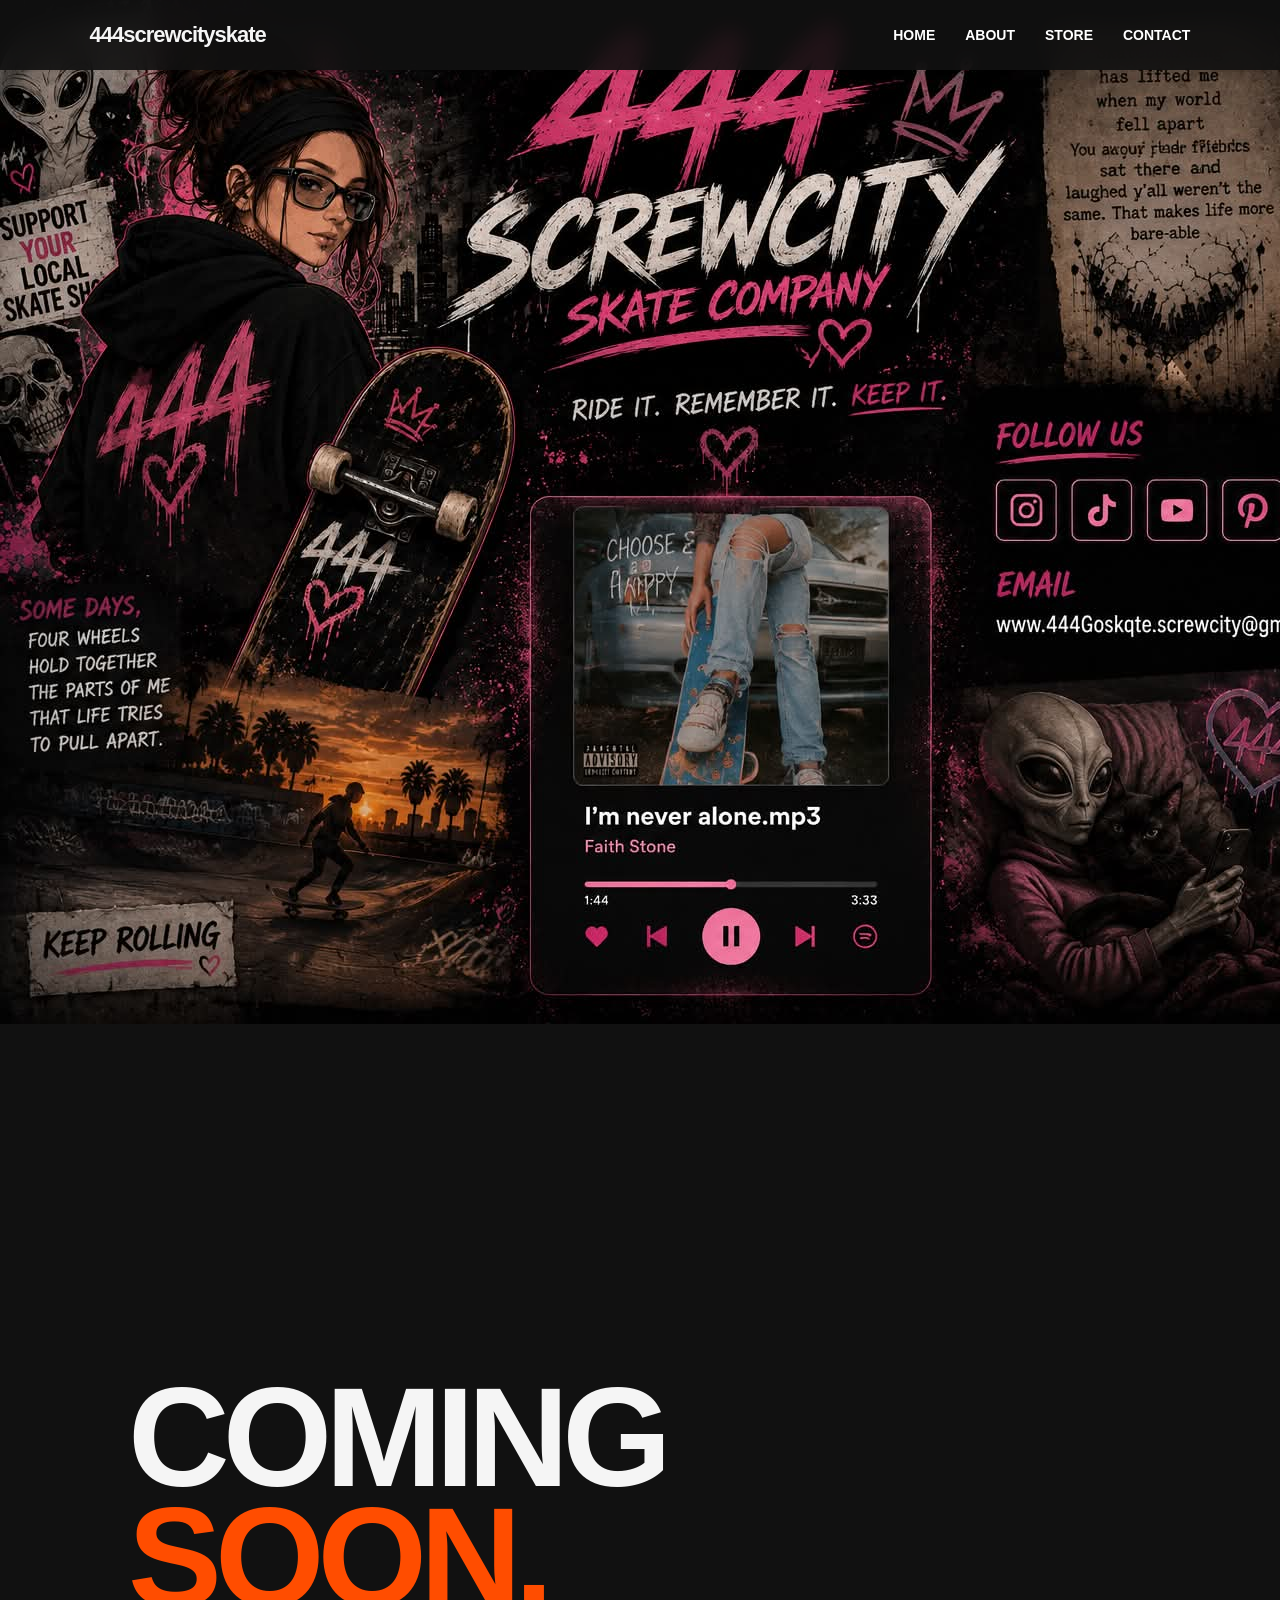
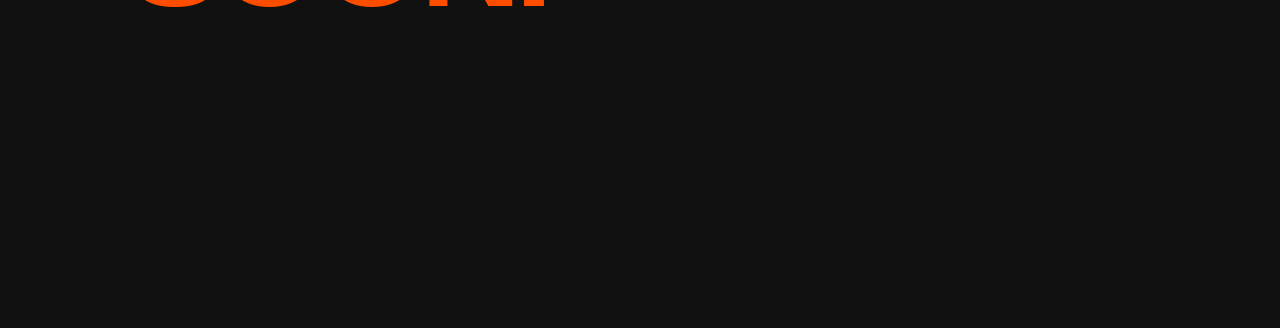
==== index.html @ 3bead28a "Add files via upload" ====
<!DOCTYPE html>
<html lang="en">
<head>
    <meta charset="UTF-8">
    <meta name="viewport" content="width=device-width, initial-scale=1.0">
    <title>444screwcityskate</title>
    <link rel="stylesheet" href="style.css">
</head>

<body>

    <nav class="navbar">
        <div class="logo">444screwcityskate</div>

        <div class="nav-links">
            <a href="#home">Home</a>
            <a href="#about">About</a>
            <a href="#about">Store</a>
            <a href="#contact">Contact</a>
        </div>
    </nav>

    <img src="images/1247545882.jpg" alt="444screwcityskate logo" class="full-width">

    <section id="home" class="hero">

        <div class="hero-content">
            <h1>COMING<br><span>SOON.</span></h1>
        </div>

    </section>

</body>
</html>
---- style.css ----
/* =========================
   GENERAL
========================= */

* {
    margin: 0;
    padding: 0;
    box-sizing: border-box;
}

html {
    scroll-behavior: smooth;
}

body {
    background: #111111;
    color: #f5f5f5;
    font-family: Arial, Helvetica, sans-serif;
}

/* =========================
   NAVIGATION
========================= */

.navbar {
    position: fixed;
    top: 0;
    width: 100%;
    z-index: 100;

    display: flex;
    justify-content: space-between;
    align-items: center;

    padding: 22px 7%;

    background: rgba(17, 17, 17, 0.9);
    backdrop-filter: blur(10px);
}

.logo {
    font-size: 22px;
    font-weight: 900;
    letter-spacing: -1px;
}

.logo span {
    color: #ff4d00;
}

.nav-links {
    display: flex;
    gap: 30px;
}

.nav-links a {
    color: white;
    text-decoration: none;
    font-size: 14px;
    font-weight: bold;
    text-transform: uppercase;
}

.nav-links a:hover {
    color: #ff4d00;
}


/* =========================
   HERO
========================= */

.hero {
    min-height: 100vh;

    display: flex;
    align-items: center;
    justify-content: space-between;

    padding: 120px 10% 80px;

    background-size: 100% auto;
    background-position: center;
    background-repeat: no-repeat;

    overflow: hidden;
}

.hero-content {
    max-width: 650px;
}

.small-title,
.section-label {
    color: #ff4d00;
    font-size: 13px;
    font-weight: bold;
    letter-spacing: 3px;
    margin-bottom: 20px;
}

.hero h1 {
    font-size: clamp(65px, 11vw, 150px);
    line-height: 0.85;
    font-weight: 900;
    letter-spacing: -7px;
}

.hero h1 span {
    color: #ff4d00;
}

.hero-content > p:not(.small-title) {
    max-width: 500px;
    margin: 35px 0;
    color: #bbbbbb;
    font-size: 18px;
    line-height: 1.7;
}

/* =========================
   BUTTON
========================= */

.button {
    display: inline-block;

    padding: 16px 28px;

    background: #ff4d00;
    color: white;

    border: none;
    text-decoration: none;

    font-weight: bold;
    letter-spacing: 1px;

    cursor: pointer;

    transition: 0.2s;
}

.button:hover {
    background: white;
    color: #111111;
    transform: translateY(-3px);
}


/* =========================
   SKATEBOARD
========================= */

.skateboard {
    font-size: 180px;

    transform: rotate(-15deg);

    animation: float 3s ease-in-out infinite;
}

@keyframes float {

    0%, 100% {
        transform: rotate(-15deg) translateY(0);
    }

    50% {
        transform: rotate(-15deg) translateY(-20px);
    }

}


/* =========================
   SECTIONS
========================= */

.section {
    padding: 120px 10%;
}

.about {
    display: grid;
    grid-template-columns: 1fr 1fr;
    gap: 80px;

    background: #f2f2f2;
    color: #111111;
}

h2 {
    font-size: clamp(50px, 8vw, 100px);
    line-height: 0.9;
    letter-spacing: -4px;
}

h2 span {
    color: #ff4d00;
}

.about-text {
    align-self: end;

    font-size: 22px;
    line-height: 1.7;
    color: #555555;
}


/* =========================
   TRICKS
========================= */

.tricks {
    background: #151515;
}

.tricks > h2 {
    margin-bottom: 60px;
}

.trick-grid {
    display: grid;
    grid-template-columns: repeat(3, 1fr);
    gap: 20px;
}

.trick-card {
    padding: 35px;

    min-height: 280px;

    background: #222222;

    border: 1px solid #333333;

    transition: 0.3s;
}

.trick-card:hover {
    transform: translateY(-10px);
    border-color: #ff4d00;
}

.trick-number {
    color: #ff4d00;
    font-size: 14px;
    font-weight: bold;

    margin-bottom: 50px;
}

.trick-card h3 {
    font-size: 30px;
    margin-bottom: 15px;
}

.trick-card p {
    color: #999999;
    line-height: 1.6;
}


/* =========================
   QUOTE
========================= */

.quote {
    padding: 150px 10%;

    text-align: center;

    background: #ff4d00;
    color: #111111;
}

.quote h2 {
    max-width: 1000px;
    margin: auto;
}

.quote h2 span {
    color: white;
}


/* =========================
   CONTACT
========================= */

.contact {
    text-align: center;
}

.contact h2 {
    margin-bottom: 30px;
}

.contact > p:not(.section-label) {
    max-width: 600px;
    margin: 0 auto 35px;

    color: #999999;
    line-height: 1.7;
}


/* =========================
   FOOTER
========================= */

footer {
    padding: 30px 7%;

    display: flex;
    justify-content: space-between;

    border-top: 1px solid #333333;

    color: #777777;
    font-size: 12px;
}


/* =========================
   MOBILE
========================= */

@media (max-width: 600px) {

    .navbar {
        padding: 20px;
    }

    .nav-links {
        gap: 12px;
    }

    .nav-links a {
        font-size: 10px;
    }

    .hero {
        flex-direction: column;
        align-items: flex-start;
        justify-content: center;
    }

    .skateboard {
        font-size: 100px;
        margin-top: 50px;
    }

    .about {
        grid-template-columns: 1fr;
    }

    .trick-grid {
        grid-template-columns: 1fr;
    }

    footer {
        flex-direction: column;
        gap: 10px;
    }

}
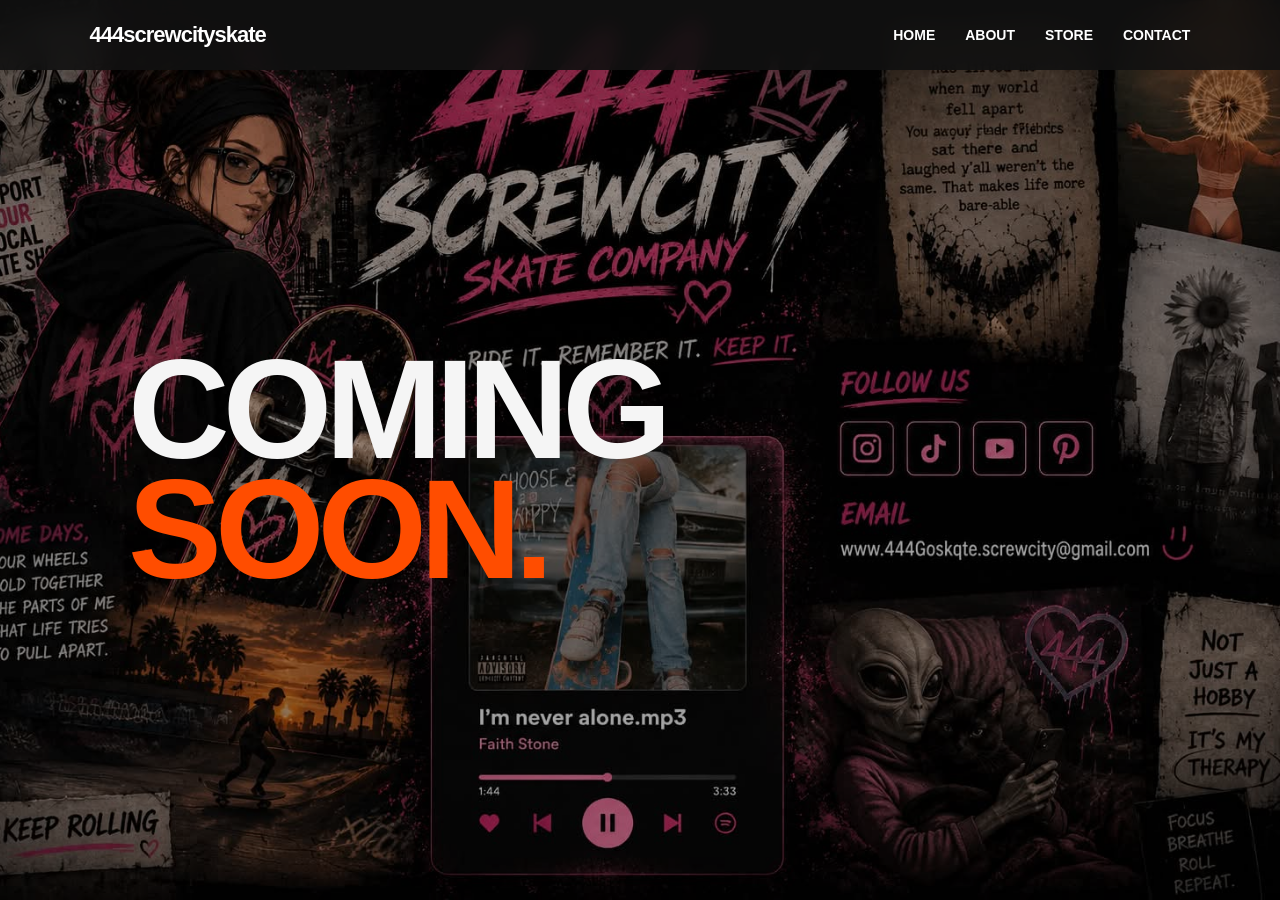
==== commit f1d45a83: "Add files via upload" ====
--- a/index.html
+++ b/index.html
@@ -3,32 +3,39 @@
 <head>
     <meta charset="UTF-8">
     <meta name="viewport" content="width=device-width, initial-scale=1.0">
+
     <title>444screwcityskate</title>
+
     <link rel="stylesheet" href="style.css">
 </head>
 
 <body>
-
-    <nav class="navbar">
-        <div class="logo">444screwcityskate</div>
+    <nav class="navbar" aria-label="Main navigation">
+        <a href="#home" class="logo">444screwcityskate</a>
 
         <div class="nav-links">
             <a href="#home">Home</a>
             <a href="#about">About</a>
-            <a href="#about">Store</a>
+            <a href="#store">Store</a>
             <a href="#contact">Contact</a>
         </div>
     </nav>
 
-    <img src="images/1247545882.jpg" alt="444screwcityskate logo" class="full-width">
+    <main>
+        <section id="home" class="hero">
+            <img
+                src="images/1247545882.jpg"
+                alt="444screwcityskate"
+                class="full-width"
+            >
 
-    <section id="home" class="hero">
-
-        <div class="hero-content">
-            <h1>COMING<br><span>SOON.</span></h1>
-        </div>
-
-    </section>
-
+            <div class="hero-content">
+                <h1>
+                    COMING<br>
+                    <span>SOON.</span>
+                </h1>
+            </div>
+        </section>
+    </main>
 </body>
 </html>
--- a/style.css
+++ b/style.css
@@ -1,5 +1,5 @@
 /* =========================
-   GENERAL
+   RESET
 ========================= */
 
 * {
@@ -13,10 +13,11 @@
 }
 
 body {
-    background: #111111;
+    background: #111;
     color: #f5f5f5;
     font-family: Arial, Helvetica, sans-serif;
 }
+
 
 /* =========================
    NAVIGATION
@@ -25,27 +26,26 @@
 .navbar {
     position: fixed;
     top: 0;
+    left: 0;
+    z-index: 1000;
+
     width: 100%;
-    z-index: 100;
+    padding: 22px 7%;
 
     display: flex;
+    align-items: center;
     justify-content: space-between;
-    align-items: center;
-
-    padding: 22px 7%;
 
     background: rgba(17, 17, 17, 0.9);
     backdrop-filter: blur(10px);
 }
 
 .logo {
+    color: #fff;
     font-size: 22px;
     font-weight: 900;
     letter-spacing: -1px;
-}
-
-.logo span {
-    color: #ff4d00;
+    text-decoration: none;
 }
 
 .nav-links {
@@ -54,11 +54,13 @@
 }
 
 .nav-links a {
-    color: white;
+    color: #fff;
+    font-size: 14px;
+    font-weight: 700;
     text-decoration: none;
-    font-size: 14px;
-    font-weight: bold;
     text-transform: uppercase;
+
+    transition: color 0.2s ease;
 }
 
 .nav-links a:hover {
@@ -71,256 +73,59 @@
 ========================= */
 
 .hero {
+    position: relative;
     min-height: 100vh;
 
     display: flex;
     align-items: center;
-    justify-content: space-between;
-
-    padding: 120px 10% 80px;
-
-    background-size: 100% auto;
-    background-position: center;
-    background-repeat: no-repeat;
+    justify-content: center;
 
     overflow: hidden;
 }
 
-.hero-content {
-    max-width: 650px;
+.full-width {
+    position: absolute;
+    inset: 0;
+
+    width: 100%;
+    height: 100%;
+
+    object-fit: cover;
+    object-position: center;
+
+    z-index: 0;
 }
 
-.small-title,
-.section-label {
-    color: #ff4d00;
-    font-size: 13px;
-    font-weight: bold;
-    letter-spacing: 3px;
-    margin-bottom: 20px;
+.hero::after {
+    content: "";
+
+    position: absolute;
+    inset: 0;
+
+    background: rgba(0, 0, 0, 0.35);
+
+    z-index: 1;
+}
+
+.hero-content {
+    position: relative;
+    z-index: 2;
+
+    width: 100%;
+    padding: 120px 10% 80px;
 }
 
 .hero h1 {
+    max-width: 650px;
+
     font-size: clamp(65px, 11vw, 150px);
+    font-weight: 900;
     line-height: 0.85;
-    font-weight: 900;
     letter-spacing: -7px;
 }
 
 .hero h1 span {
     color: #ff4d00;
-}
-
-.hero-content > p:not(.small-title) {
-    max-width: 500px;
-    margin: 35px 0;
-    color: #bbbbbb;
-    font-size: 18px;
-    line-height: 1.7;
-}
-
-/* =========================
-   BUTTON
-========================= */
-
-.button {
-    display: inline-block;
-
-    padding: 16px 28px;
-
-    background: #ff4d00;
-    color: white;
-
-    border: none;
-    text-decoration: none;
-
-    font-weight: bold;
-    letter-spacing: 1px;
-
-    cursor: pointer;
-
-    transition: 0.2s;
-}
-
-.button:hover {
-    background: white;
-    color: #111111;
-    transform: translateY(-3px);
-}
-
-
-/* =========================
-   SKATEBOARD
-========================= */
-
-.skateboard {
-    font-size: 180px;
-
-    transform: rotate(-15deg);
-
-    animation: float 3s ease-in-out infinite;
-}
-
-@keyframes float {
-
-    0%, 100% {
-        transform: rotate(-15deg) translateY(0);
-    }
-
-    50% {
-        transform: rotate(-15deg) translateY(-20px);
-    }
-
-}
-
-
-/* =========================
-   SECTIONS
-========================= */
-
-.section {
-    padding: 120px 10%;
-}
-
-.about {
-    display: grid;
-    grid-template-columns: 1fr 1fr;
-    gap: 80px;
-
-    background: #f2f2f2;
-    color: #111111;
-}
-
-h2 {
-    font-size: clamp(50px, 8vw, 100px);
-    line-height: 0.9;
-    letter-spacing: -4px;
-}
-
-h2 span {
-    color: #ff4d00;
-}
-
-.about-text {
-    align-self: end;
-
-    font-size: 22px;
-    line-height: 1.7;
-    color: #555555;
-}
-
-
-/* =========================
-   TRICKS
-========================= */
-
-.tricks {
-    background: #151515;
-}
-
-.tricks > h2 {
-    margin-bottom: 60px;
-}
-
-.trick-grid {
-    display: grid;
-    grid-template-columns: repeat(3, 1fr);
-    gap: 20px;
-}
-
-.trick-card {
-    padding: 35px;
-
-    min-height: 280px;
-
-    background: #222222;
-
-    border: 1px solid #333333;
-
-    transition: 0.3s;
-}
-
-.trick-card:hover {
-    transform: translateY(-10px);
-    border-color: #ff4d00;
-}
-
-.trick-number {
-    color: #ff4d00;
-    font-size: 14px;
-    font-weight: bold;
-
-    margin-bottom: 50px;
-}
-
-.trick-card h3 {
-    font-size: 30px;
-    margin-bottom: 15px;
-}
-
-.trick-card p {
-    color: #999999;
-    line-height: 1.6;
-}
-
-
-/* =========================
-   QUOTE
-========================= */
-
-.quote {
-    padding: 150px 10%;
-
-    text-align: center;
-
-    background: #ff4d00;
-    color: #111111;
-}
-
-.quote h2 {
-    max-width: 1000px;
-    margin: auto;
-}
-
-.quote h2 span {
-    color: white;
-}
-
-
-/* =========================
-   CONTACT
-========================= */
-
-.contact {
-    text-align: center;
-}
-
-.contact h2 {
-    margin-bottom: 30px;
-}
-
-.contact > p:not(.section-label) {
-    max-width: 600px;
-    margin: 0 auto 35px;
-
-    color: #999999;
-    line-height: 1.7;
-}
-
-
-/* =========================
-   FOOTER
-========================= */
-
-footer {
-    padding: 30px 7%;
-
-    display: flex;
-    justify-content: space-between;
-
-    border-top: 1px solid #333333;
-
-    color: #777777;
-    font-size: 12px;
 }
 
 
@@ -329,9 +134,12 @@
 ========================= */
 
 @media (max-width: 600px) {
+    .navbar {
+        padding: 18px 20px;
+    }
 
-    .navbar {
-        padding: 20px;
+    .logo {
+        font-size: 18px;
     }
 
     .nav-links {
@@ -342,28 +150,12 @@
         font-size: 10px;
     }
 
-    .hero {
-        flex-direction: column;
-        align-items: flex-start;
-        justify-content: center;
+    .hero-content {
+        padding: 100px 20px 60px;
     }
 
-    .skateboard {
-        font-size: 100px;
-        margin-top: 50px;
+    .hero h1 {
+        font-size: clamp(60px, 18vw, 100px);
+        letter-spacing: -4px;
     }
-
-    .about {
-        grid-template-columns: 1fr;
-    }
-
-    .trick-grid {
-        grid-template-columns: 1fr;
-    }
-
-    footer {
-        flex-direction: column;
-        gap: 10px;
-    }
-
 }
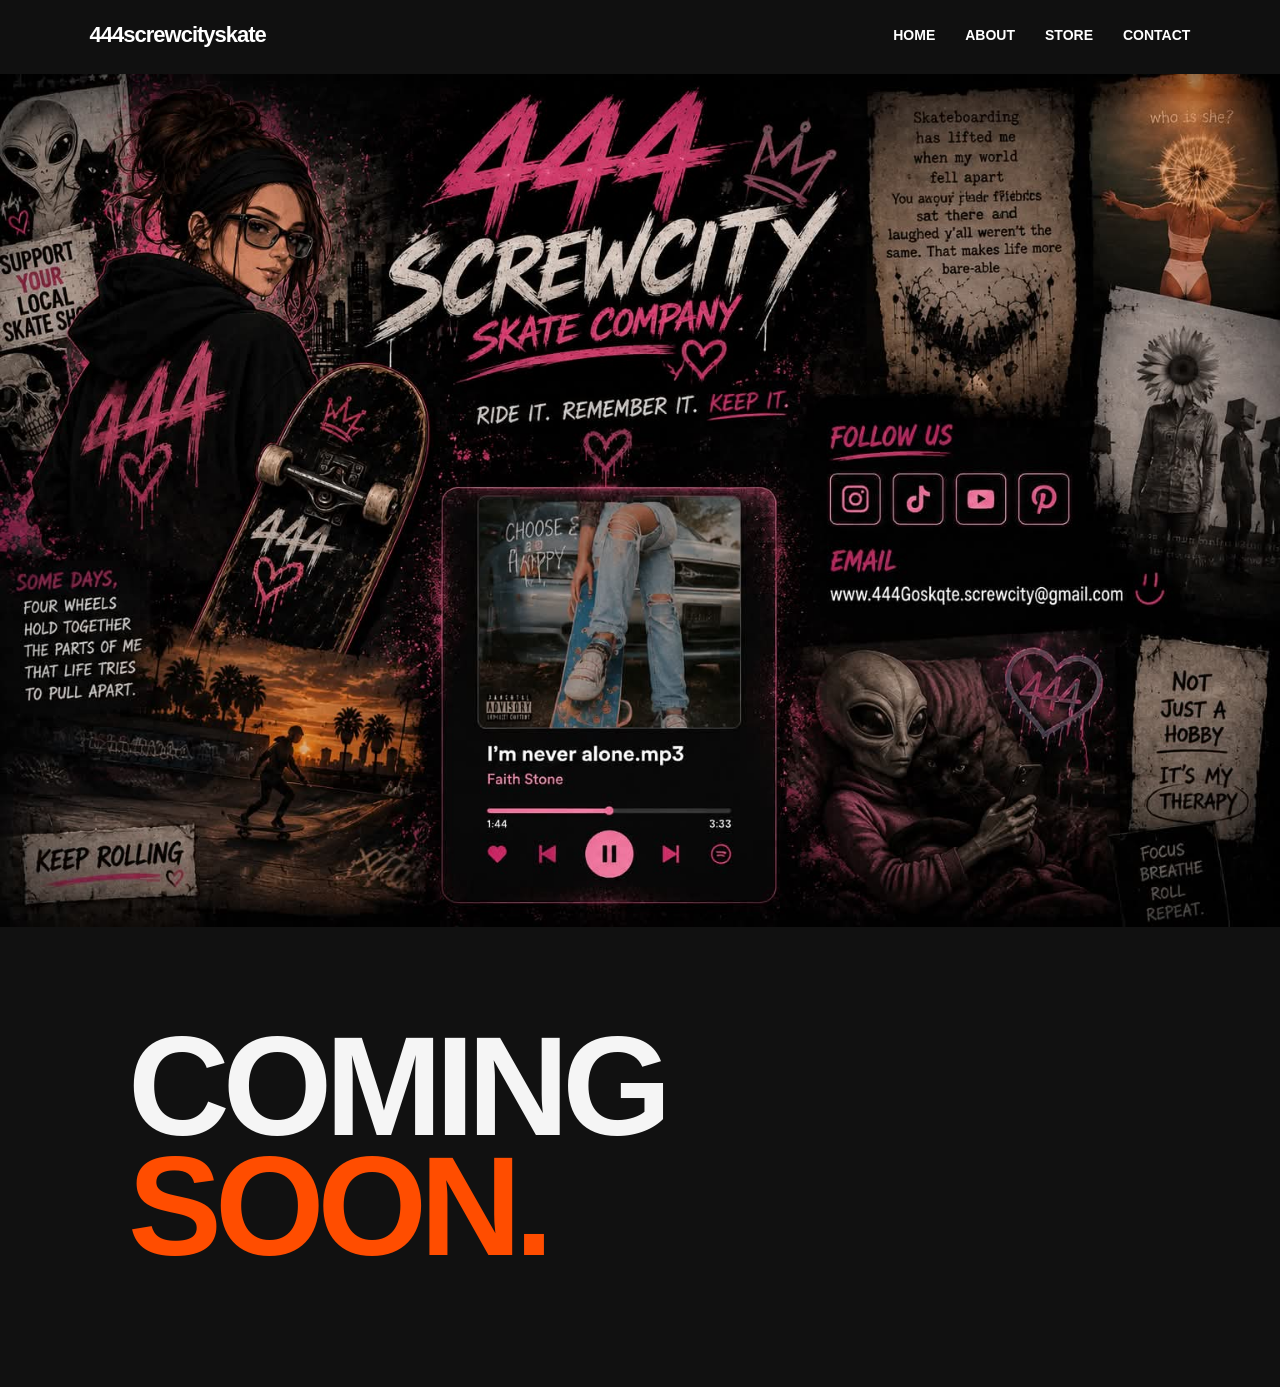
==== commit cf36d18a: "Add files via upload" ====
--- a/index.html
+++ b/index.html
@@ -10,7 +10,8 @@
 </head>
 
 <body>
-    <nav class="navbar" aria-label="Main navigation">
+
+    <nav class="navbar">
         <a href="#home" class="logo">444screwcityskate</a>
 
         <div class="nav-links">
@@ -23,6 +24,7 @@
 
     <main>
         <section id="home" class="hero">
+
             <img
                 src="images/1247545882.jpg"
                 alt="444screwcityskate"
@@ -35,7 +37,9 @@
                     <span>SOON.</span>
                 </h1>
             </div>
+
         </section>
     </main>
+
 </body>
 </html>
--- a/style.css
+++ b/style.css
@@ -73,50 +73,33 @@
 ========================= */
 
 .hero {
-    position: relative;
-    min-height: 100vh;
-
-    display: flex;
-    align-items: center;
-    justify-content: center;
-
-    overflow: hidden;
+    padding-top: 74px;
 }
 
+/* Image */
+
 .full-width {
-    position: absolute;
-    inset: 0;
+    display: block;
 
     width: 100%;
-    height: 100%;
-
-    object-fit: cover;
-    object-position: center;
-
-    z-index: 0;
+    height: auto;
 }
 
-.hero::after {
-    content: "";
 
-    position: absolute;
-    inset: 0;
-
-    background: rgba(0, 0, 0, 0.35);
-
-    z-index: 1;
-}
+/* =========================
+   COMING SOON
+========================= */
 
 .hero-content {
-    position: relative;
-    z-index: 2;
+    padding: 100px 10% 120px;
 
-    width: 100%;
-    padding: 120px 10% 80px;
+    background: #111;
 }
 
 .hero h1 {
     max-width: 650px;
+
+    color: #f5f5f5;
 
     font-size: clamp(65px, 11vw, 150px);
     font-weight: 900;
@@ -134,6 +117,7 @@
 ========================= */
 
 @media (max-width: 600px) {
+
     .navbar {
         padding: 18px 20px;
     }
@@ -150,8 +134,12 @@
         font-size: 10px;
     }
 
+    .hero {
+        padding-top: 64px;
+    }
+
     .hero-content {
-        padding: 100px 20px 60px;
+        padding: 70px 20px 90px;
     }
 
     .hero h1 {
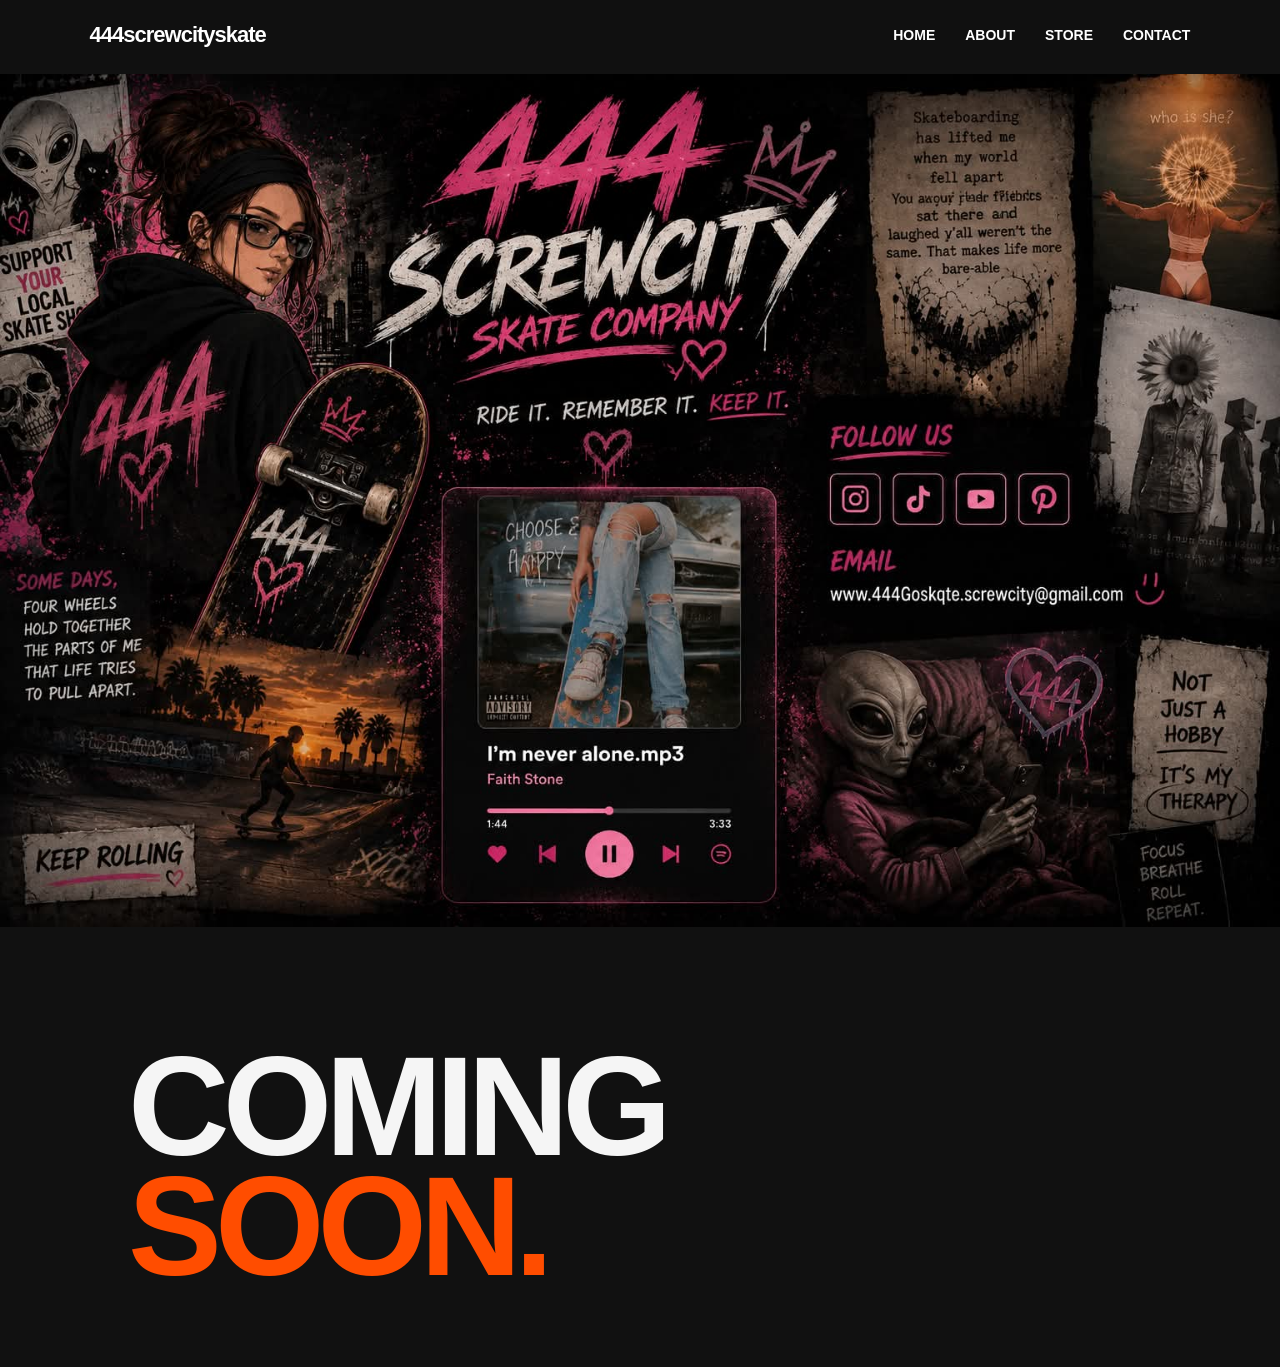
==== commit 847660e1: "Add files via upload" ====
--- a/index.html
+++ b/index.html
@@ -27,7 +27,7 @@
 
             <img
                 src="images/1247545882.jpg"
-                alt="444screwcityskate"
+                alt="444screwcityskate logo"
                 class="full-width"
             >
 
--- a/style.css
+++ b/style.css
@@ -1,5 +1,5 @@
 /* =========================
-   RESET
+   GENERAL
 ========================= */
 
 * {
@@ -13,7 +13,7 @@
 }
 
 body {
-    background: #111;
+    background: #111111;
     color: #f5f5f5;
     font-family: Arial, Helvetica, sans-serif;
 }
@@ -26,22 +26,21 @@
 .navbar {
     position: fixed;
     top: 0;
-    left: 0;
-    z-index: 1000;
-
     width: 100%;
-    padding: 22px 7%;
+    z-index: 100;
 
     display: flex;
+    justify-content: space-between;
     align-items: center;
-    justify-content: space-between;
+
+    padding: 22px 7%;
 
     background: rgba(17, 17, 17, 0.9);
     backdrop-filter: blur(10px);
 }
 
 .logo {
-    color: #fff;
+    color: white;
     font-size: 22px;
     font-weight: 900;
     letter-spacing: -1px;
@@ -54,17 +53,26 @@
 }
 
 .nav-links a {
-    color: #fff;
+    color: white;
+    text-decoration: none;
     font-size: 14px;
-    font-weight: 700;
-    text-decoration: none;
+    font-weight: bold;
     text-transform: uppercase;
-
-    transition: color 0.2s ease;
 }
 
 .nav-links a:hover {
     color: #ff4d00;
+}
+
+
+/* =========================
+   IMAGE
+========================= */
+
+.full-width {
+    display: block;
+    width: 100%;
+    height: auto;
 }
 
 
@@ -74,36 +82,19 @@
 
 .hero {
     padding-top: 74px;
+    overflow: hidden;
 }
 
-/* Image */
+.hero-content {
+    max-width: 650px;
 
-.full-width {
-    display: block;
-
-    width: 100%;
-    height: auto;
-}
-
-
-/* =========================
-   COMING SOON
-========================= */
-
-.hero-content {
-    padding: 100px 10% 120px;
-
-    background: #111;
+    padding: 120px 10% 80px;
 }
 
 .hero h1 {
-    max-width: 650px;
-
-    color: #f5f5f5;
-
     font-size: clamp(65px, 11vw, 150px);
+    line-height: 0.85;
     font-weight: 900;
-    line-height: 0.85;
     letter-spacing: -7px;
 }
 
@@ -119,11 +110,7 @@
 @media (max-width: 600px) {
 
     .navbar {
-        padding: 18px 20px;
-    }
-
-    .logo {
-        font-size: 18px;
+        padding: 20px;
     }
 
     .nav-links {
@@ -134,16 +121,12 @@
         font-size: 10px;
     }
 
-    .hero {
-        padding-top: 64px;
-    }
-
     .hero-content {
-        padding: 70px 20px 90px;
+        padding: 120px 10% 80px;
     }
 
     .hero h1 {
-        font-size: clamp(60px, 18vw, 100px);
+        font-size: clamp(65px, 18vw, 100px);
         letter-spacing: -4px;
     }
 }
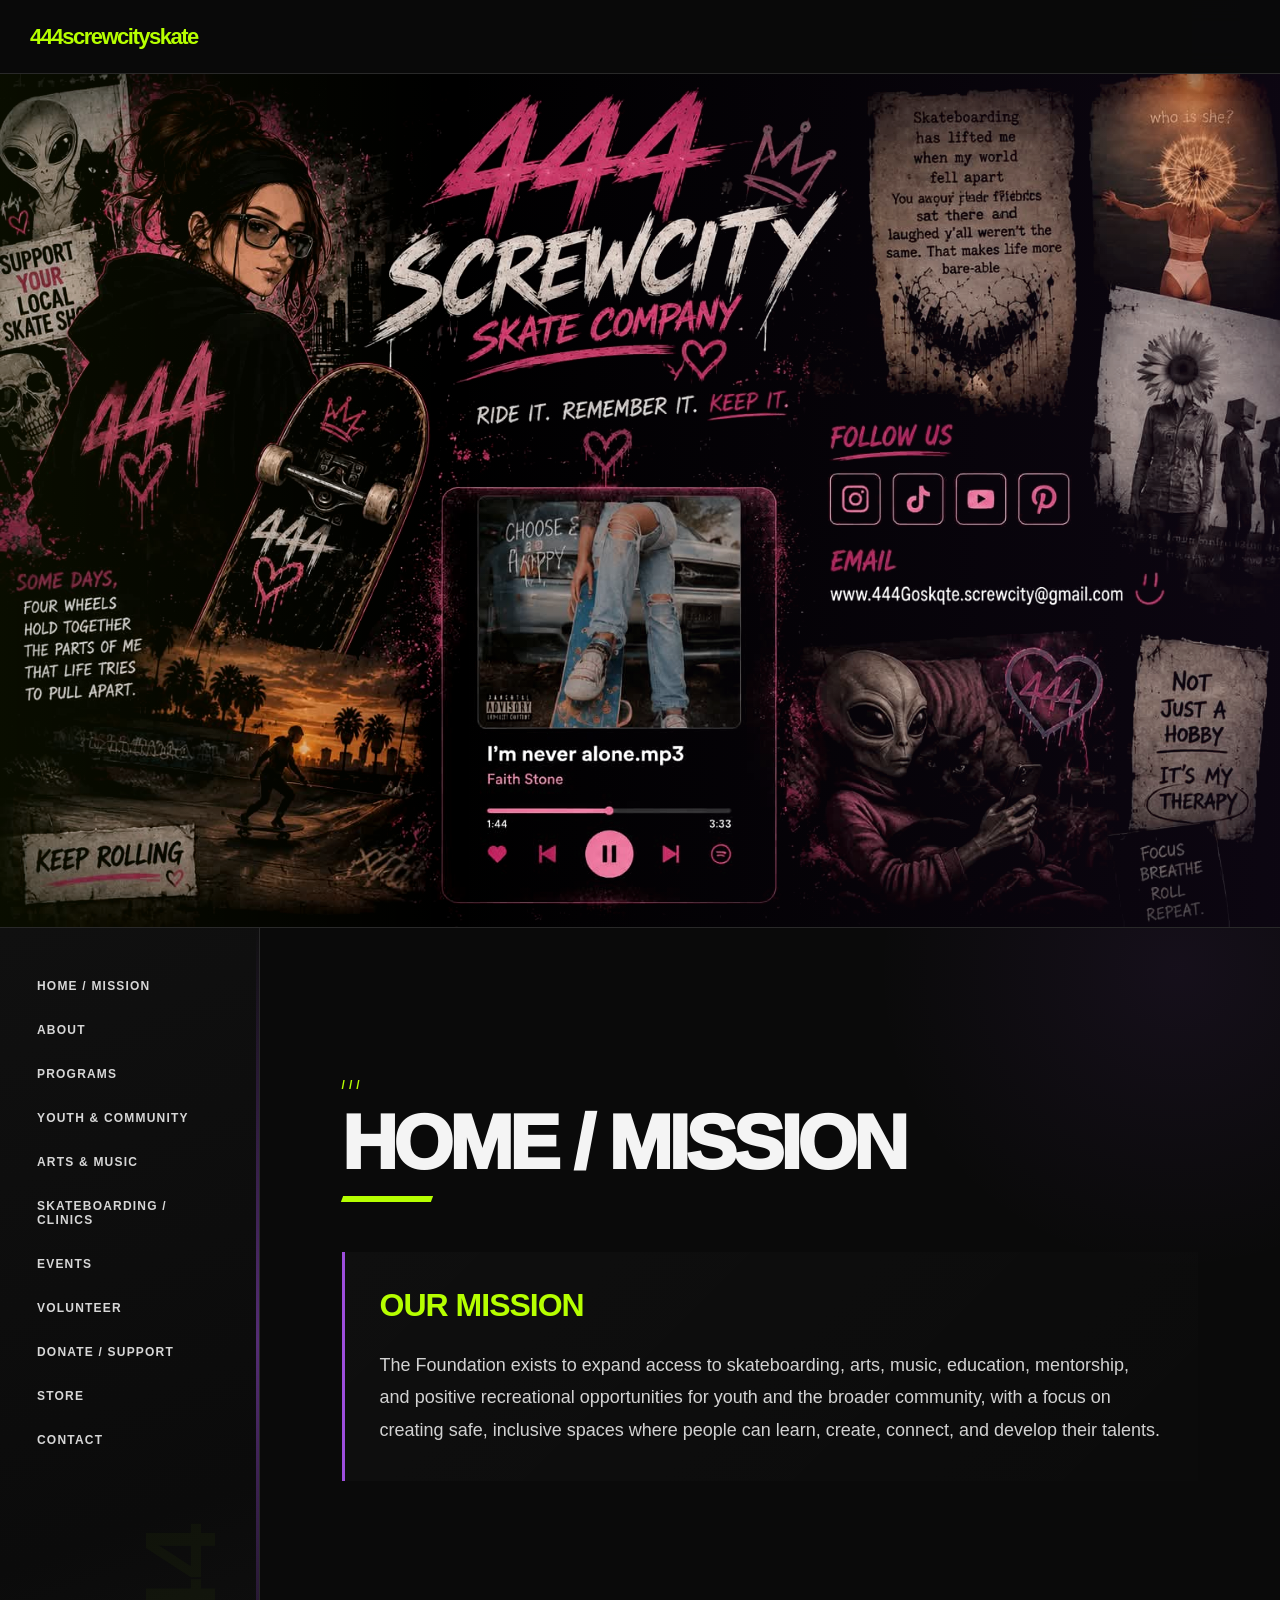
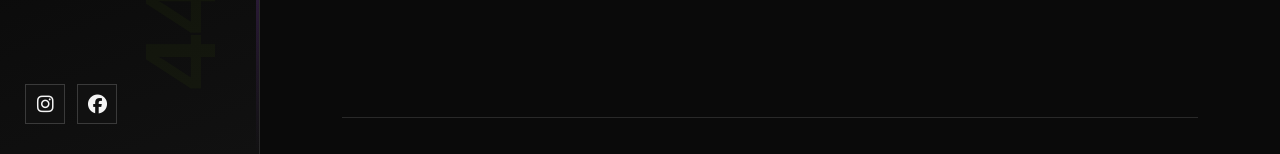
==== commit 21745789: "Add files via upload" ====
--- a/index.html
+++ b/index.html
@@ -1,45 +1,636 @@
 <!DOCTYPE html>
 <html lang="en">
+
 <head>
+
     <meta charset="UTF-8">
-    <meta name="viewport" content="width=device-width, initial-scale=1.0">
+
+    <meta
+        name="viewport"
+        content="width=device-width, initial-scale=1.0"
+    >
 
     <title>444screwcityskate</title>
 
-    <link rel="stylesheet" href="style.css">
+    <link
+        rel="stylesheet"
+        href="style.css"
+    >
+
+    <link
+        rel="stylesheet"
+        href="https://cdnjs.cloudflare.com/ajax/libs/font-awesome/6.7.2/css/all.min.css"
+    >
+
 </head>
 
+
 <body>
 
-    <nav class="navbar">
-        <a href="#home" class="logo">444screwcityskate</a>
-
-        <div class="nav-links">
-            <a href="#home">Home</a>
-            <a href="#about">About</a>
-            <a href="#store">Store</a>
-            <a href="#contact">Contact</a>
-        </div>
-    </nav>
-
-    <main>
-        <section id="home" class="hero">
-
-            <img
-                src="images/1247545882.jpg"
-                alt="444screwcityskate logo"
-                class="full-width"
-            >
-
-            <div class="hero-content">
-                <h1>
-                    COMING<br>
-                    <span>SOON.</span>
-                </h1>
+
+    <!-- =================================
+         TOP HEADER
+    ================================== -->
+
+    <header class="navbar">
+
+        <a
+            href="#home"
+            class="logo"
+        >
+            444screwcityskate
+        </a>
+
+    </header>
+
+
+
+    <!-- =================================
+         HERO IMAGE
+    ================================== -->
+
+    <section
+        id="home"
+        class="hero"
+    >
+
+        <img
+            src="images/1247545882.jpg"
+            alt="444screwcityskate banner"
+            usemap="#image-map"
+            class="full-width"
+        >
+
+
+        <map name="image-map">
+
+            <area
+                shape="rect"
+                coords="999,483,1051,534"
+                href="https://www.instagram.com/screwcityskates444?stkn=ZWYwYmpnc2JlZ2dl&utm_source=qr"
+                alt="Instagram"
+                target="_blank"
+                rel="noopener noreferrer"
+            >
+
+        </map>
+
+    </section>
+
+
+
+    <!-- =================================
+         MAIN WEBSITE AREA
+    ================================== -->
+
+    <div class="site-layout">
+
+
+        <!-- =================================
+             LEFT SIDEBAR
+        ================================== -->
+
+        <aside class="sidebar">
+
+
+            <nav class="sidebar-nav">
+
+
+                <!-- HOME / MISSION -->
+
+                <a href="#Home-Mission">
+                    Home / Mission
+                </a>
+
+
+                <!-- ABOUT -->
+
+                <a href="#About">
+                    About
+                </a>
+
+
+                <!-- PROGRAMS -->
+
+                <a href="#Programs">
+                    Programs
+                </a>
+
+
+                <!-- COMMUNITY -->
+
+                <a href="#Youth-Community">
+                    Youth & Community
+                </a>
+
+
+                <!-- ARTS & MUSIC -->
+
+                <a href="#Arts-Music">
+                    Arts & Music
+                </a>
+
+
+                <!-- SKATEBOARDING -->
+
+                <a href="#Skateboarding-Clinics">
+                    Skateboarding / Clinics
+                </a>
+
+
+                <!-- EVENTS -->
+
+                <a href="#Events">
+                    Events
+                </a>
+
+
+                <!-- VOLUNTEER -->
+
+                <a href="#Volunteer">
+                    Volunteer
+                </a>
+
+
+                <!-- DONATE -->
+
+                <a href="#Donate-Support">
+                    Donate / Support
+                </a>
+
+
+                <!-- STORE -->
+
+                <a href="#Store">
+                    Store
+                </a>
+
+
+                <!-- CONTACT -->
+
+                <a href="#Contact">
+                    Contact
+                </a>
+
+
+            </nav>
+
+
+
+            <!-- =================================
+                 SOCIAL MEDIA
+            ================================== -->
+
+            <div class="sidebar-social">
+
+
+                <!-- INSTAGRAM -->
+
+                <a
+                    href="https://www.instagram.com/screwcityskates444?stkn=ZWYwYmpnc2JlZ2dl&utm_source=qr"
+                    target="_blank"
+                    rel="noopener noreferrer"
+                    aria-label="Instagram"
+                >
+
+                    <i class="fa-brands fa-instagram"></i>
+
+                </a>
+
+
+                <!-- FACEBOOK -->
+
+                <a
+                    href="https://www.facebook.com/profile.php?id=61593866097400"
+                    target="_blank"
+                    rel="noopener noreferrer"
+                    aria-label="Facebook"
+                >
+
+                    <i class="fa-brands fa-facebook"></i>
+
+                </a>
+
+
             </div>
 
-        </section>
-    </main>
+        </aside>
+
+
+
+        <!-- =================================
+             RIGHT SIDE CONTENT
+        ================================== -->
+
+        <main class="content">
+
+
+
+            <!-- =================================
+                 HOME / MISSION
+            ================================== -->
+
+            <section
+                id="Home-Mission"
+                class="content-section"
+            >
+
+                <h1>
+                    Home / Mission
+                </h1>
+
+
+                <div class="about-section">
+
+                    <h2>
+                        Our Mission
+                    </h2>
+
+
+                    <p>
+                        The Foundation exists to expand access to
+                        skateboarding, arts, music, education,
+                        mentorship, and positive recreational
+                        opportunities for youth and the broader
+                        community, with a focus on creating safe,
+                        inclusive spaces where people can learn,
+                        create, connect, and develop their talents.
+                    </p>
+
+                </div>
+
+            </section>
+
+
+
+            <!-- =================================
+                 ABOUT
+            ================================== -->
+
+            <section
+                id="About"
+                class="content-section"
+            >
+
+                <h1>
+                    About Us
+                </h1>
+
+
+                <div class="about-section">
+
+                    <h2>
+                        About Us
+                    </h2>
+
+
+                    <p>
+                        444screwcityskate is focused on creating
+                        opportunities for youth and the broader
+                        community through skateboarding, arts,
+                        music, education, mentorship, and recreation.
+                    </p>
+
+                </div>
+
+
+
+                <!-- =================================
+                     LEADERSHIP
+                ================================== -->
+
+                <div class="about-section">
+
+                    <h2>
+                        Current Leadership
+                    </h2>
+
+
+                    <div class="leadership">
+
+
+                        <div class="leader">
+
+                            <h3>
+                                Samantha Thompson
+                            </h3>
+
+                            <p>
+                                President / Founder / Registered Agent
+                            </p>
+
+                        </div>
+
+
+                        <div class="leader">
+
+                            <h3>
+                                Terrance Doyle
+                            </h3>
+
+                            <p>
+                                Vice President
+                            </p>
+
+                        </div>
+
+
+                        <div class="leader">
+
+                            <h3>
+                                Alexzander Barr
+                            </h3>
+
+                            <p>
+                                Treasurer
+                            </p>
+
+                        </div>
+
+
+                        <div class="leader">
+
+                            <h3>
+                                Nissy Nunez
+                            </h3>
+
+                            <p>
+                                Secretary
+                            </p>
+
+                        </div>
+
+
+                    </div>
+
+                </div>
+
+            </section>
+
+
+
+            <!-- =================================
+                 PROGRAMS
+            ================================== -->
+
+            <section
+                id="Programs"
+                class="content-section"
+            >
+
+                <h1>
+                    Programs
+                </h1>
+
+
+                <div class="about-section">
+
+                    <h2>
+                        What We Offer
+                    </h2>
+
+
+                    <ul>
+
+                        <li>
+                            Skateboarding instruction, clinics,
+                            recreation, and amateur sports development
+                        </li>
+
+                        <li>
+                            Youth and after-school programming
+                        </li>
+
+                        <li>
+                            Arts, creative, and music education
+                        </li>
+
+                        <li>
+                            Mentorship and leadership development
+                        </li>
+
+                        <li>
+                            Workshops and community events
+                        </li>
+
+                        <li>
+                            Scholarships, equipment assistance,
+                            and reduced-cost access
+                        </li>
+
+                        <li>
+                            Opportunities to develop athletic,
+                            artistic, practical, and leadership skills
+                        </li>
+
+                    </ul>
+
+                </div>
+
+            </section>
+
+
+
+            <!-- =================================
+                 YOUTH & COMMUNITY
+            ================================== -->
+
+            <section
+                id="Youth-Community"
+                class="content-section"
+            >
+
+                <h1>
+                    Youth & Community
+                </h1>
+
+
+                <div class="about-section">
+
+                    <h2>
+                        Our Community
+                    </h2>
+
+
+                    <p>
+                        Building a safe, creative, and supportive
+                        community through skateboarding, arts,
+                        music, mentorship, and recreation.
+                    </p>
+
+                </div>
+
+            </section>
+
+
+
+            <!-- =================================
+                 ARTS & MUSIC
+            ================================== -->
+
+            <section
+                id="Arts-Music"
+                class="content-section"
+            >
+
+                <h1>
+                    Arts & Music
+                </h1>
+
+
+                <p>
+                    Creative programs, music, art, and opportunities
+                    for the community to create and connect.
+                </p>
+
+            </section>
+
+
+
+            <!-- =================================
+                 SKATEBOARDING / CLINICS
+            ================================== -->
+
+            <section
+                id="Skateboarding-Clinics"
+                class="content-section"
+            >
+
+                <h1>
+                    Skateboarding / Clinics
+                </h1>
+
+
+                <p>
+                    Skateboarding instruction, clinics, recreation,
+                    and opportunities for athletes of all experience
+                    levels.
+                </p>
+
+            </section>
+
+
+
+            <!-- =================================
+                 EVENTS
+            ================================== -->
+
+            <section
+                id="Events"
+                class="content-section"
+            >
+
+                <h1>
+                    Events
+                </h1>
+
+
+                <p>
+                    Upcoming community events, skate sessions,
+                    workshops, and activities.
+                </p>
+
+            </section>
+
+
+
+            <!-- =================================
+                 VOLUNTEER
+            ================================== -->
+
+            <section
+                id="Volunteer"
+                class="content-section"
+            >
+
+                <h1>
+                    Volunteer
+                </h1>
+
+
+                <p>
+                    Get involved and help support our programs
+                    and community.
+                </p>
+
+            </section>
+
+
+
+            <!-- =================================
+                 DONATE / SUPPORT
+            ================================== -->
+
+            <section
+                id="Donate-Support"
+                class="content-section"
+            >
+
+                <h1>
+                    Donate / Support
+                </h1>
+
+
+                <p>
+                    Help support skateboarding, arts, music,
+                    education, and community programs.
+                </p>
+
+            </section>
+
+
+
+            <!-- =================================
+                STORE
+            ================================== -->
+
+            <section
+                id="Store"
+                class="content-section"
+            >
+
+                <h1>
+                    Store
+                </h1>
+
+            </section>
+
+
+
+            <!-- =================================
+                 CONTACT
+            ================================== -->
+
+            <section
+                id="Contact"
+                class="content-section"
+            >
+
+                <h1>
+                    Contact Us
+                </h1>
+
+
+                <p>
+                    Email:<br>
+                    <span>Phone Number:</span>
+                </p>
+
+            </section>
+
+
+        </main>
+
+    </div>
+
+
+
+    <!-- =================================
+         JAVASCRIPT
+    ================================== -->
+
+    <script src="script.js"></script>
 
 </body>
-</html>
+
+</html>
--- a/style.css
+++ b/style.css
@@ -1,6 +1,13 @@
-/* =========================
-   GENERAL
-========================= */
+/* =========================================================
+   444SCREWCITYSKATE
+   SKATE CULTURE / ROCKFORD / UNDERGROUND ARTS
+   BLACK + WHITE / NEON GREEN / PURPLE
+========================================================= */
+
+
+/* =========================================================
+   RESET
+========================================================= */
 
 * {
     margin: 0;
@@ -13,120 +20,859 @@
 }
 
 body {
-    background: #111111;
-    color: #f5f5f5;
+    background: #0a0a0a;
+    color: #f4f4f4;
     font-family: Arial, Helvetica, sans-serif;
-}
-
-
-/* =========================
-   NAVIGATION
-========================= */
+    overflow-x: hidden;
+}
+
+
+/* =========================================================
+   COLOR SYSTEM
+========================================================= */
+
+:root {
+    --black: #0a0a0a;
+    --black-soft: #111111;
+    --white: #f4f4f4;
+    --gray: #999999;
+    --line: #292929;
+
+    --green: #b6ff00;
+    --green-dark: #86c900;
+
+    --purple: #9d4edd;
+    --purple-dark: #6928a5;
+
+    --pink: #ff3cac;
+}
+
+
+/* =========================================================
+   SELECTION
+========================================================= */
+
+::selection {
+    background: var(--green);
+    color: #000;
+}
+
+
+/* =========================================================
+   TOP HEADER
+========================================================= */
 
 .navbar {
     position: fixed;
     top: 0;
+    left: 0;
+
     width: 100%;
-    z-index: 100;
+    height: 74px;
+
+    z-index: 1000;
 
     display: flex;
-    justify-content: space-between;
     align-items: center;
 
-    padding: 22px 7%;
-
-    background: rgba(17, 17, 17, 0.9);
-    backdrop-filter: blur(10px);
-}
+    padding: 0 30px;
+
+    background: rgba(10, 10, 10, 0.94);
+    backdrop-filter: blur(12px);
+
+    border-bottom: 1px solid var(--line);
+}
+
+
+/* Logo */
 
 .logo {
-    color: white;
+    position: relative;
+
+    color: var(--green);
+
     font-size: 22px;
     font-weight: 900;
-    letter-spacing: -1px;
+
+    letter-spacing: -1.5px;
+
     text-decoration: none;
-}
-
-.nav-links {
-    display: flex;
-    gap: 30px;
-}
-
-.nav-links a {
-    color: white;
-    text-decoration: none;
-    font-size: 14px;
-    font-weight: bold;
-    text-transform: uppercase;
-}
-
-.nav-links a:hover {
-    color: #ff4d00;
-}
-
-
-/* =========================
-   IMAGE
-========================= */
+
+    text-transform: lowercase;
+
+    transition:
+        color 0.2s ease,
+        transform 0.2s ease;
+}
+
+.logo:hover {
+    color: var(--white);
+    transform: skew(-4deg);
+}
+
+
+/* =========================================================
+   HERO IMAGE
+========================================================= */
+
+.hero {
+    padding-top: 74px;
+
+    position: relative;
+
+    overflow: hidden;
+
+    background: #000;
+}
 
 .full-width {
     display: block;
+
     width: 100%;
     height: auto;
-}
-
-
-/* =========================
-   HERO
-========================= */
-
-.hero {
-    padding-top: 74px;
+
+    filter:
+        contrast(1.08)
+        saturate(0.9);
+
+    transition:
+        transform 0.6s ease,
+        filter 0.4s ease;
+}
+
+.hero:hover .full-width {
+    transform: scale(1.008);
+
+    filter:
+        contrast(1.12)
+        saturate(1.05);
+}
+
+
+/* =========================================================
+   HERO OVERLAY
+========================================================= */
+
+.hero::after {
+    content: "";
+
+    position: absolute;
+
+    inset: 0;
+
+    pointer-events: none;
+
+    background:
+        linear-gradient(
+            90deg,
+            rgba(182, 255, 0, 0.05),
+            transparent 35%,
+            rgba(157, 78, 221, 0.08)
+        );
+
+    mix-blend-mode: screen;
+}
+
+
+/* =========================================================
+   MAIN LAYOUT
+========================================================= */
+
+.site-layout {
+    display: grid;
+
+    grid-template-columns: 260px minmax(0, 1fr);
+
+    min-height: calc(100vh - 74px);
+
+    border-top: 1px solid var(--line);
+}
+
+
+/* =========================================================
+   LEFT SIDEBAR
+========================================================= */
+
+.sidebar {
+    position: sticky;
+
+    top: 74px;
+
+    height: calc(100vh - 74px);
+
+    padding: 40px 25px;
+
+    background:
+        linear-gradient(
+            160deg,
+            #101010 0%,
+            #0b0b0b 70%,
+            #111 100%
+        );
+
+    border-right: 1px solid var(--line);
+
     overflow: hidden;
 }
 
-.hero-content {
-    max-width: 650px;
-
-    padding: 120px 10% 80px;
-}
-
-.hero h1 {
-    font-size: clamp(65px, 11vw, 150px);
-    line-height: 0.85;
+
+/* Decorative sidebar line */
+
+.sidebar::before {
+    content: "";
+
+    position: absolute;
+
+    top: 0;
+    right: 0;
+
+    width: 3px;
+    height: 100%;
+
+    background:
+        linear-gradient(
+            to bottom,
+            transparent,
+            var(--purple),
+            transparent
+        );
+
+    opacity: 0.5;
+}
+
+
+/* Decorative green mark */
+
+.sidebar::after {
+    content: "444";
+
+    position: absolute;
+
+    bottom: 90px;
+    right: -5px;
+
+    color: rgba(182, 255, 0, 0.035);
+
+    font-size: 100px;
     font-weight: 900;
-    letter-spacing: -7px;
-}
-
-.hero h1 span {
-    color: #ff4d00;
-}
-
-
-/* =========================
+
+    transform: rotate(-90deg);
+
+    pointer-events: none;
+}
+
+
+/* =========================================================
+   SIDEBAR NAVIGATION
+========================================================= */
+
+.sidebar-nav {
+    display: flex;
+
+    flex-direction: column;
+
+    gap: 8px;
+}
+
+.sidebar-nav a {
+    position: relative;
+
+    display: block;
+
+    padding: 11px 10px;
+
+    color: #d7d7d7;
+
+    text-decoration: none;
+
+    font-size: 12px;
+    font-weight: 800;
+
+    text-transform: uppercase;
+
+    letter-spacing: 1.2px;
+
+    border-left: 2px solid transparent;
+
+    transition:
+        color 0.2s ease,
+        padding-left 0.2s ease,
+        border-color 0.2s ease,
+        background 0.2s ease;
+}
+
+.sidebar-nav a:hover {
+    color: var(--green);
+
+    padding-left: 17px;
+
+    border-left-color: var(--green);
+
+    background: rgba(182, 255, 0, 0.045);
+}
+
+
+/* =========================================================
+   SIDEBAR SOCIAL
+========================================================= */
+
+.sidebar-social {
+    position: absolute;
+
+    left: 25px;
+    bottom: 30px;
+
+    display: flex;
+
+    gap: 12px;
+}
+
+.sidebar-social a {
+    display: flex;
+
+    align-items: center;
+    justify-content: center;
+
+    width: 40px;
+    height: 40px;
+
+    color: var(--white);
+
+    font-size: 19px;
+
+    text-decoration: none;
+
+    border: 1px solid #3a3a3a;
+
+    background: #111;
+
+    transition:
+        color 0.2s ease,
+        background 0.2s ease,
+        border-color 0.2s ease,
+        transform 0.2s ease;
+}
+
+.sidebar-social a:hover {
+    color: #000;
+
+    background: var(--green);
+
+    border-color: var(--green);
+
+    transform: translateY(-3px) rotate(-3deg);
+}
+
+
+/* =========================================================
+   RIGHT CONTENT
+========================================================= */
+
+.content {
+    height: calc(100vh - 74px);
+
+    overflow-y: auto;
+    overflow-x: hidden;
+
+    scroll-behavior: smooth;
+
+    padding: 70px 8% 100px;
+
+    background:
+        radial-gradient(
+            circle at 90% 5%,
+            rgba(157, 78, 221, 0.08),
+            transparent 25%
+        ),
+        #0a0a0a;
+}
+
+
+/* =========================================================
+   CONTENT SECTIONS
+========================================================= */
+
+.content-section {
+    position: relative;
+
+    min-height: 80vh;
+
+    padding: 80px 0;
+
+    scroll-margin-top: 30px;
+
+    border-bottom: 1px solid var(--line);
+}
+
+
+/* Small section marker */
+
+.content-section::before {
+    content: "///";
+
+    display: block;
+
+    margin-bottom: 15px;
+
+    color: var(--green);
+
+    font-size: 12px;
+    font-weight: 900;
+
+    letter-spacing: 4px;
+}
+
+
+/* Section headings */
+
+.content-section h1 {
+    position: relative;
+
+    margin-bottom: 50px;
+
+    color: var(--white);
+
+    font-size: clamp(45px, 6vw, 85px);
+
+    line-height: 0.92;
+
+    font-weight: 950;
+
+    letter-spacing: -4px;
+
+    text-transform: uppercase;
+
+    text-decoration: none;
+}
+
+
+/* Green underline */
+
+.content-section h1::after {
+    content: "";
+
+    display: block;
+
+    width: 90px;
+    height: 6px;
+
+    margin-top: 18px;
+
+    background: var(--green);
+
+    transform: skew(-20deg);
+}
+
+
+/* Body copy */
+
+.content-section p {
+    max-width: 900px;
+
+    color: #d1d1d1;
+
+    font-size: 18px;
+
+    line-height: 1.8;
+}
+
+
+/* =========================================================
+   ABOUT
+========================================================= */
+
+.about-section {
+    position: relative;
+
+    max-width: 1000px;
+
+    margin-bottom: 80px;
+
+    padding: 35px;
+
+    background:
+        linear-gradient(
+            135deg,
+            rgba(255, 255, 255, 0.025),
+            rgba(255, 255, 255, 0.008)
+        );
+
+    border-left: 3px solid var(--purple);
+
+    transition:
+        border-color 0.25s ease,
+        transform 0.25s ease;
+}
+
+.about-section:hover {
+    border-left-color: var(--green);
+
+    transform: translateX(5px);
+}
+
+
+.about-section h2 {
+    margin-bottom: 25px;
+
+    color: var(--green);
+
+    font-size: 32px;
+
+    font-weight: 900;
+
+    letter-spacing: -1px;
+
+    text-transform: uppercase;
+}
+
+
+.about-section p {
+    max-width: 900px;
+
+    color: #d2d2d2;
+
+    font-size: 18px;
+
+    line-height: 1.8;
+}
+
+
+/* =========================================================
+   PROGRAM LIST
+========================================================= */
+
+.about-section ul {
+    max-width: 900px;
+
+    padding-left: 0;
+
+    list-style: none;
+
+    color: #d2d2d2;
+
+    font-size: 17px;
+
+    line-height: 1.7;
+}
+
+.about-section li {
+    position: relative;
+
+    margin-bottom: 14px;
+
+    padding: 12px 15px 12px 38px;
+
+    background: rgba(255, 255, 255, 0.025);
+
+    border-bottom: 1px solid #252525;
+}
+
+.about-section li::before {
+    content: "✦";
+
+    position: absolute;
+
+    left: 14px;
+    top: 12px;
+
+    color: var(--green);
+
+    font-weight: 900;
+}
+
+
+/* =========================================================
+   LEADERSHIP
+========================================================= */
+
+.leadership {
+    display: flex;
+
+    flex-direction: column;
+
+    max-width: 900px;
+
+    border: 1px solid #333;
+
+    background: #0d0d0d;
+}
+
+.leader {
+    display: grid;
+
+    grid-template-columns: 1fr 1fr;
+
+    border-bottom: 1px solid #333;
+
+    transition:
+        background 0.2s ease;
+}
+
+.leader:hover {
+    background: rgba(182, 255, 0, 0.035);
+}
+
+.leader:last-child {
+    border-bottom: none;
+}
+
+.leader h3,
+.leader p {
+    margin: 0;
+
+    padding: 20px 25px;
+}
+
+.leader h3 {
+    color: var(--white);
+
+    font-size: 17px;
+
+    text-transform: uppercase;
+
+    letter-spacing: 0.5px;
+}
+
+.leader p {
+    color: var(--gray);
+
+    border-left: 1px solid #333;
+}
+
+
+/* =========================================================
+   OTHER CONTENT SECTIONS
+========================================================= */
+
+#Arts-Music,
+#Skateboarding-Clinics,
+#Events,
+#Volunteer,
+#Donate-Support,
+#Store,
+#Contact {
+    min-height: 70vh;
+}
+
+
+/* =========================================================
+   CONTACT
+========================================================= */
+
+#Contact a {
+    color: var(--green);
+
+    font-size: 28px;
+
+    text-decoration: none;
+
+    transition: color 0.2s ease;
+}
+
+#Contact a:hover {
+    color: var(--purple);
+}
+
+
+/* =========================================================
+   SCROLLBAR
+========================================================= */
+
+.content::-webkit-scrollbar {
+    width: 10px;
+}
+
+.content::-webkit-scrollbar-track {
+    background: #080808;
+}
+
+.content::-webkit-scrollbar-thumb {
+    background: #292929;
+
+    border-radius: 0;
+}
+
+.content::-webkit-scrollbar-thumb:hover {
+    background: var(--green);
+}
+
+
+/* Firefox */
+
+.content {
+    scrollbar-color: #292929 #080808;
+    scrollbar-width: thin;
+}
+
+
+/* =========================================================
    MOBILE
-========================= */
-
-@media (max-width: 600px) {
+========================================================= */
+
+@media (max-width: 700px) {
 
     .navbar {
-        padding: 20px;
-    }
-
-    .nav-links {
-        gap: 12px;
-    }
-
-    .nav-links a {
+        height: 65px;
+
+        padding: 0 20px;
+    }
+
+    .logo {
+        font-size: 18px;
+    }
+
+
+    /* HERO */
+
+    .hero {
+        padding-top: 65px;
+    }
+
+
+    /* LAYOUT */
+
+    .site-layout {
+        display: block;
+
+        min-height: auto;
+    }
+
+
+    /* SIDEBAR */
+
+    .sidebar {
+        position: relative;
+
+        top: auto;
+
+        height: auto;
+
+        padding: 25px 20px;
+
+        border-right: none;
+
+        border-bottom: 1px solid var(--line);
+    }
+
+
+    .sidebar-nav {
+        display: grid;
+
+        grid-template-columns: 1fr 1fr;
+
+        gap: 5px;
+    }
+
+
+    .sidebar-nav a {
+        padding: 11px 8px;
+
         font-size: 10px;
-    }
-
-    .hero-content {
-        padding: 120px 10% 80px;
-    }
-
-    .hero h1 {
-        font-size: clamp(65px, 18vw, 100px);
-        letter-spacing: -4px;
-    }
-}
+
+        letter-spacing: 0.7px;
+    }
+
+
+    .sidebar-nav a:hover {
+        padding-left: 12px;
+    }
+
+
+    .sidebar-social {
+        position: relative;
+
+        left: auto;
+        bottom: auto;
+
+        margin-top: 25px;
+    }
+
+
+    /* CONTENT */
+
+    .content {
+        height: auto;
+
+        overflow: visible;
+
+        padding: 35px 20px 70px;
+    }
+
+
+    .content-section {
+        min-height: auto;
+
+        padding: 65px 0;
+    }
+
+
+    .content-section h1 {
+        margin-bottom: 40px;
+
+        font-size: clamp(40px, 13vw, 65px);
+
+        letter-spacing: -2.5px;
+    }
+
+
+    .content-section p {
+        font-size: 16px;
+
+        line-height: 1.75;
+    }
+
+
+    /* ABOUT */
+
+    .about-section {
+        margin-bottom: 55px;
+
+        padding: 25px 20px;
+    }
+
+
+    .about-section h2 {
+        font-size: 25px;
+    }
+
+
+    .about-section p {
+        font-size: 16px;
+    }
+
+
+    .about-section ul {
+        font-size: 15px;
+    }
+
+
+    /* LEADERSHIP */
+
+    .leader {
+        grid-template-columns: 1fr;
+    }
+
+    .leader p {
+        border-left: none;
+
+        border-top: 1px solid #333;
+    }
+
+}
+
+
+/* =========================================================
+   SMALL PHONES
+========================================================= */
+
+@media (max-width: 420px) {
+
+    .sidebar-nav {
+        grid-template-columns: 1fr;
+    }
+
+    .content-section h1 {
+        font-size: 43px;
+    }
+
+}
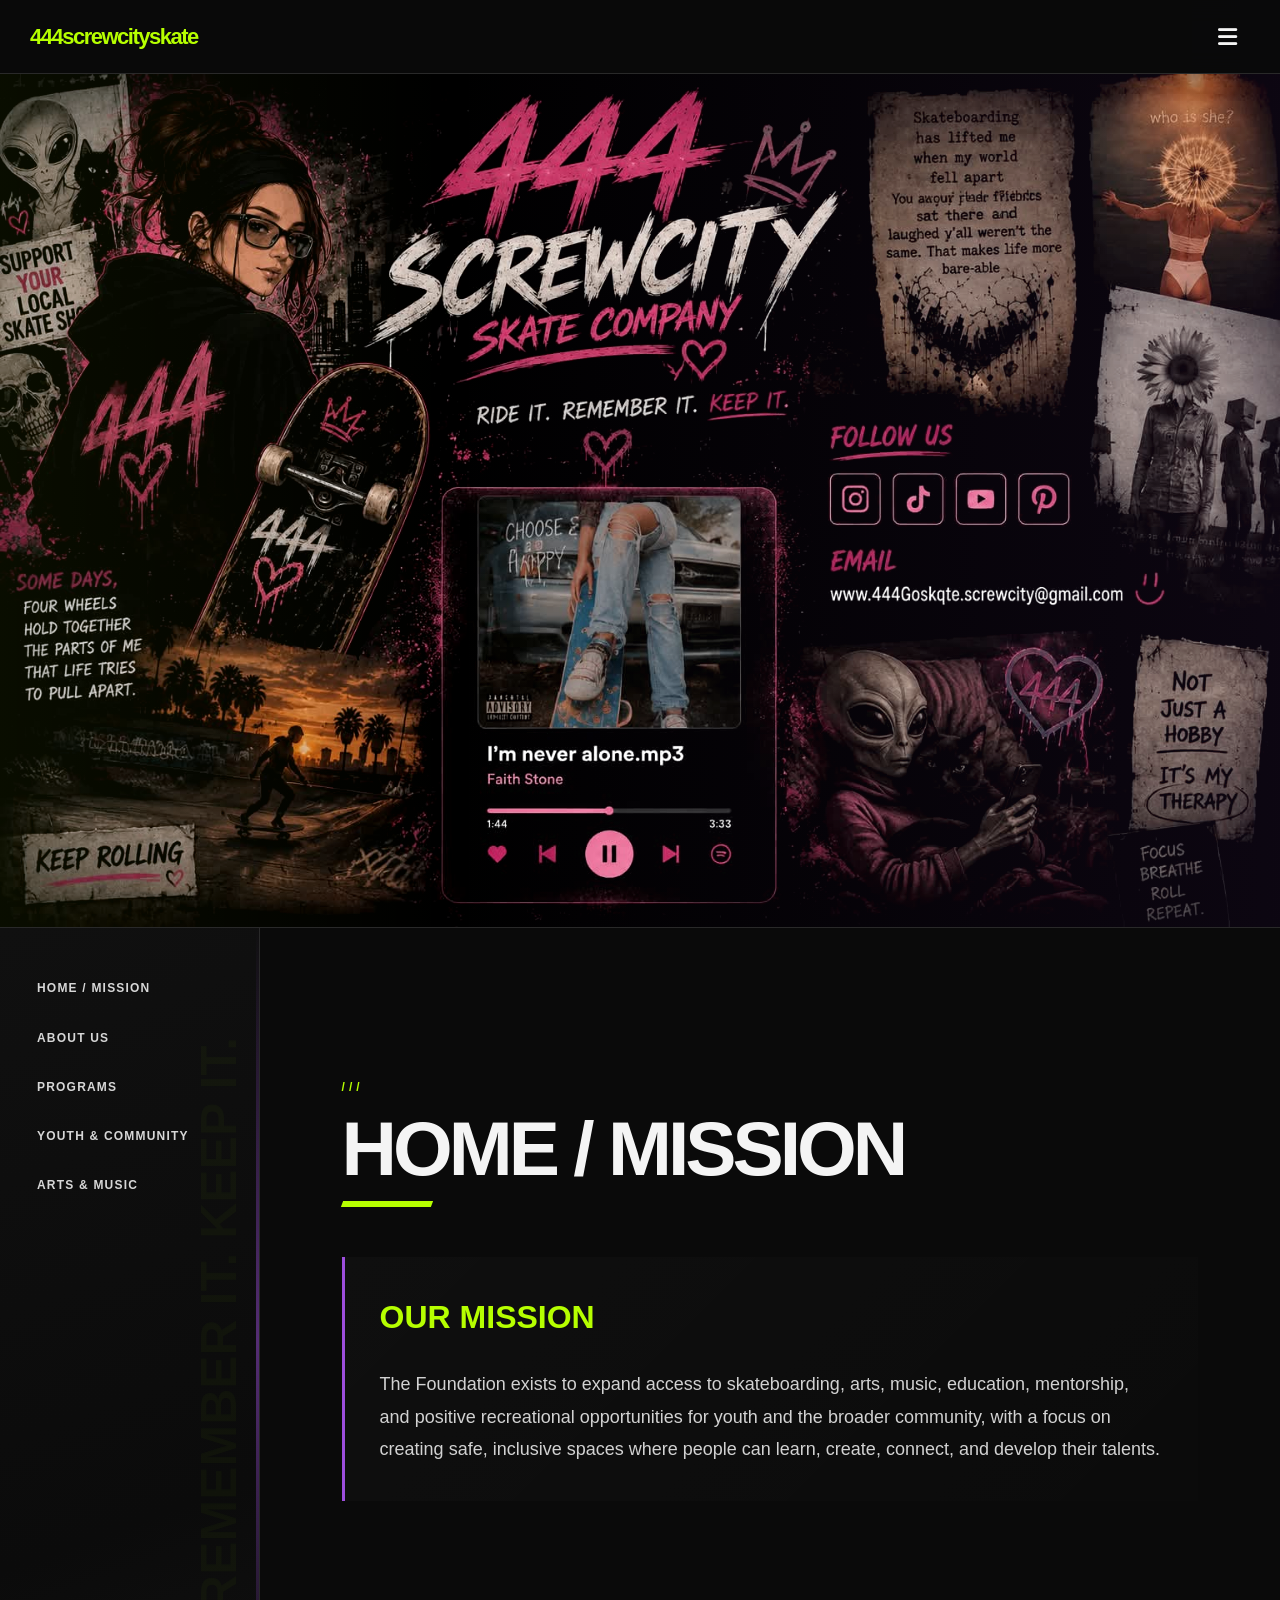
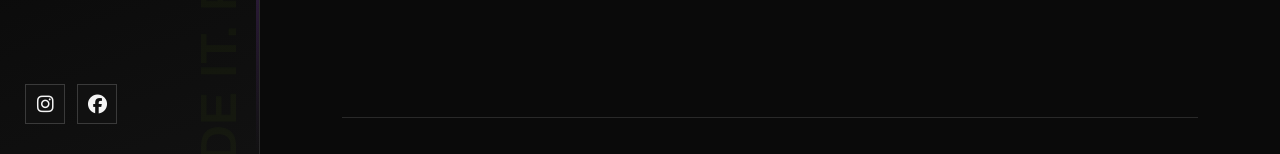
==== commit 4876538f: "Add files via upload" ====
--- a/index.html
+++ b/index.html
@@ -1,204 +1,96 @@
 <!DOCTYPE html>
 <html lang="en">
-
 <head>
-
     <meta charset="UTF-8">
-
-    <meta
-        name="viewport"
-        content="width=device-width, initial-scale=1.0"
-    >
-
+    <meta name="viewport" content="width=device-width, initial-scale=1.0">
+    
     <title>444screwcityskate</title>
 
-    <link
-        rel="stylesheet"
-        href="style.css"
-    >
-
+    <!-- Favicon -->
+    <link rel="icon" type="image/png" href="../images/favicon.png">
+
+    <!-- Stylesheets -->
+    <link rel="stylesheet" href="global.css">
+    <link rel="stylesheet" href="index.css">
+
+    <!-- Font Awesome -->
     <link
         rel="stylesheet"
         href="https://cdnjs.cloudflare.com/ajax/libs/font-awesome/6.7.2/css/all.min.css"
     >
-
 </head>
 
-
-<body>
-
-
-    <!-- =================================
-         TOP HEADER
-    ================================== -->
-
+<body class="home-page">
+
+    <!-- HEADER / NAVIGATION -->
     <header class="navbar">
-
-        <a
-            href="#home"
-            class="logo"
-        >
-            444screwcityskate
-        </a>
-
+        <a href="index.html" class="logo">444screwcityskate</a>
+
+        <div class="dropdown">
+            <button
+                type="button"
+                class="dropdown-button"
+                aria-label="Open navigation menu"
+                aria-expanded="false"
+            >
+                <i class="fa-solid fa-bars" aria-hidden="true"></i>
+            </button>
+
+            <nav class="dropdown-menu" aria-label="Main navigation">
+                <a href="skateboarding-clinics.html">Skateboarding / Clinics</a>
+                <a href="events.html">Events</a>
+                <a href="volunteer.html">Volunteer</a>
+                <a href="donate-support.html">Donate / Support</a>
+                <a href="store.html">Store</a>
+                <a href="contact.html">Contact</a>
+            </nav>
+        </div>
     </header>
 
-
-
-    <!-- =================================
-         HERO IMAGE
-    ================================== -->
-
-    <section
-        id="home"
-        class="hero"
-    >
-
+    <!-- HERO -->
+    <section id="home" class="hero">
         <img
-            src="images/1247545882.jpg"
+            src="../images/1247545882.jpg"
             alt="444screwcityskate banner"
             usemap="#image-map"
             class="full-width"
         >
 
-
         <map name="image-map">
-
             <area
                 shape="rect"
                 coords="999,483,1051,534"
-                href="https://www.instagram.com/screwcityskates444?stkn=ZWYwYmpnc2JlZ2dl&utm_source=qr"
-                alt="Instagram"
+                href="https://www.instagram.com/screwcityskates444"
+                alt="Visit 444screwcityskate on Instagram"
                 target="_blank"
                 rel="noopener noreferrer"
             >
-
         </map>
-
     </section>
 
-
-
-    <!-- =================================
-         MAIN WEBSITE AREA
-    ================================== -->
-
+    <!-- MAIN SITE LAYOUT -->
     <div class="site-layout">
 
-
-        <!-- =================================
-             LEFT SIDEBAR
-        ================================== -->
-
+        <!-- SIDEBAR -->
         <aside class="sidebar">
-
-
-            <nav class="sidebar-nav">
-
-
-                <!-- HOME / MISSION -->
-
-                <a href="#Home-Mission">
-                    Home / Mission
-                </a>
-
-
-                <!-- ABOUT -->
-
-                <a href="#About">
-                    About
-                </a>
-
-
-                <!-- PROGRAMS -->
-
-                <a href="#Programs">
-                    Programs
-                </a>
-
-
-                <!-- COMMUNITY -->
-
-                <a href="#Youth-Community">
-                    Youth & Community
-                </a>
-
-
-                <!-- ARTS & MUSIC -->
-
-                <a href="#Arts-Music">
-                    Arts & Music
-                </a>
-
-
-                <!-- SKATEBOARDING -->
-
-                <a href="#Skateboarding-Clinics">
-                    Skateboarding / Clinics
-                </a>
-
-
-                <!-- EVENTS -->
-
-                <a href="#Events">
-                    Events
-                </a>
-
-
-                <!-- VOLUNTEER -->
-
-                <a href="#Volunteer">
-                    Volunteer
-                </a>
-
-
-                <!-- DONATE -->
-
-                <a href="#Donate-Support">
-                    Donate / Support
-                </a>
-
-
-                <!-- STORE -->
-
-                <a href="#Store">
-                    Store
-                </a>
-
-
-                <!-- CONTACT -->
-
-                <a href="#Contact">
-                    Contact
-                </a>
-
-
+            <nav class="sidebar-nav" aria-label="Page sections">
+                <a href="#Home-Mission">Home / Mission</a>
+                <a href="#About">About Us</a>
+                <a href="#Programs">Programs</a>
+                <a href="#Youth-Community">Youth & Community</a>
+                <a href="#Arts-Music">Arts & Music</a>
             </nav>
 
-
-
-            <!-- =================================
-                 SOCIAL MEDIA
-            ================================== -->
-
+            <!-- SOCIAL MEDIA -->
             <div class="sidebar-social">
-
-
-                <!-- INSTAGRAM -->
-
                 <a
-                    href="https://www.instagram.com/screwcityskates444?stkn=ZWYwYmpnc2JlZ2dl&utm_source=qr"
+                    href="https://www.instagram.com/screwcityskates444"
                     target="_blank"
                     rel="noopener noreferrer"
                     aria-label="Instagram"
                 >
-
-                    <i class="fa-brands fa-instagram"></i>
-
+                    <i class="fa-brands fa-instagram" aria-hidden="true"></i>
                 </a>
-
-
-                <!-- FACEBOOK -->
 
                 <a
                     href="https://www.facebook.com/profile.php?id=61593866097400"
@@ -206,47 +98,20 @@
                     rel="noopener noreferrer"
                     aria-label="Facebook"
                 >
-
-                    <i class="fa-brands fa-facebook"></i>
-
+                    <i class="fa-brands fa-facebook" aria-hidden="true"></i>
                 </a>
-
-
             </div>
-
         </aside>
 
-
-
-        <!-- =================================
-             RIGHT SIDE CONTENT
-        ================================== -->
-
+        <!-- MAIN CONTENT -->
         <main class="content">
 
-
-
-            <!-- =================================
-                 HOME / MISSION
-            ================================== -->
-
-            <section
-                id="Home-Mission"
-                class="content-section"
-            >
-
-                <h1>
-                    Home / Mission
-                </h1>
-
-
-                <div class="about-section">
-
-                    <h2>
-                        Our Mission
-                    </h2>
-
-
+            <!-- HOME / MISSION -->
+            <section id="Home-Mission" class="content-section">
+                <h1>Home / Mission</h1>
+
+                <div class="about-section">
+                    <h2>Our Mission</h2>
                     <p>
                         The Foundation exists to expand access to
                         skateboarding, arts, music, education,
@@ -256,381 +121,99 @@
                         inclusive spaces where people can learn,
                         create, connect, and develop their talents.
                     </p>
-
-                </div>
-
-            </section>
-
-
-
-            <!-- =================================
-                 ABOUT
-            ================================== -->
-
-            <section
-                id="About"
-                class="content-section"
-            >
-
-                <h1>
-                    About Us
-                </h1>
-
-
-                <div class="about-section">
-
-                    <h2>
-                        About Us
-                    </h2>
-
-
+                </div>
+            </section>
+
+            <!-- ABOUT US -->
+            <section id="About" class="content-section">
+                <h1>About Us</h1>
+
+                <div class="about-section">
+                    <h2>Who We Are</h2>
                     <p>
                         444screwcityskate is focused on creating
                         opportunities for youth and the broader
                         community through skateboarding, arts,
                         music, education, mentorship, and recreation.
                     </p>
-
-                </div>
-
-
-
-                <!-- =================================
-                     LEADERSHIP
-                ================================== -->
-
-                <div class="about-section">
-
-                    <h2>
-                        Current Leadership
-                    </h2>
-
+                </div>
+
+                <div class="about-section">
+                    <h2>Current Leadership</h2>
 
                     <div class="leadership">
-
-
-                        <div class="leader">
-
-                            <h3>
-                                Samantha Thompson
-                            </h3>
-
-                            <p>
-                                President / Founder / Registered Agent
-                            </p>
-
-                        </div>
-
-
-                        <div class="leader">
-
-                            <h3>
-                                Terrance Doyle
-                            </h3>
-
-                            <p>
-                                Vice President
-                            </p>
-
-                        </div>
-
-
-                        <div class="leader">
-
-                            <h3>
-                                Alexzander Barr
-                            </h3>
-
-                            <p>
-                                Treasurer
-                            </p>
-
-                        </div>
-
-
-                        <div class="leader">
-
-                            <h3>
-                                Nissy Nunez
-                            </h3>
-
-                            <p>
-                                Secretary
-                            </p>
-
-                        </div>
-
-
+                        <div class="leader">
+                            <h3>Samantha Thompson</h3>
+                            <p>President / Founder / Registered Agent</p>
+                        </div>
+
+                        <div class="leader">
+                            <h3>Terrance Doyle</h3>
+                            <p>Vice President</p>
+                        </div>
+
+                        <div class="leader">
+                            <h3>Alexzander Barr</h3>
+                            <p>Treasurer</p>
+                        </div>
+
+                        <div class="leader">
+                            <h3>Nissy Nunez</h3>
+                            <p>Secretary</p>
+                        </div>
                     </div>
-
-                </div>
-
-            </section>
-
-
-
-            <!-- =================================
-                 PROGRAMS
-            ================================== -->
-
-            <section
-                id="Programs"
-                class="content-section"
-            >
-
-                <h1>
-                    Programs
-                </h1>
-
-
-                <div class="about-section">
-
-                    <h2>
-                        What We Offer
-                    </h2>
-
+                </div>
+            </section>
+
+            <!-- PROGRAMS -->
+            <section id="Programs" class="content-section">
+                <h1>Programs</h1>
+
+                <div class="about-section">
+                    <h2>What We Offer</h2>
 
                     <ul>
-
-                        <li>
-                            Skateboarding instruction, clinics,
-                            recreation, and amateur sports development
-                        </li>
-
-                        <li>
-                            Youth and after-school programming
-                        </li>
-
-                        <li>
-                            Arts, creative, and music education
-                        </li>
-
-                        <li>
-                            Mentorship and leadership development
-                        </li>
-
-                        <li>
-                            Workshops and community events
-                        </li>
-
-                        <li>
-                            Scholarships, equipment assistance,
-                            and reduced-cost access
-                        </li>
-
-                        <li>
-                            Opportunities to develop athletic,
-                            artistic, practical, and leadership skills
-                        </li>
-
+                        <li>Skateboarding instruction, clinics, recreation, and amateur sports development</li>
+                        <li>Youth and after-school programming</li>
+                        <li>Arts, creative, and music education</li>
+                        <li>Mentorship and leadership development</li>
+                        <li>Workshops and community events</li>
+                        <li>Scholarships, equipment assistance, and reduced-cost access</li>
+                        <li>Opportunities to develop athletic, artistic, practical, and leadership skills</li>
                     </ul>
-
-                </div>
-
-            </section>
-
-
-
-            <!-- =================================
-                 YOUTH & COMMUNITY
-            ================================== -->
-
-            <section
-                id="Youth-Community"
-                class="content-section"
-            >
-
-                <h1>
-                    Youth & Community
-                </h1>
-
-
-                <div class="about-section">
-
-                    <h2>
-                        Our Community
-                    </h2>
-
-
+                </div>
+            </section>
+
+            <!-- YOUTH & COMMUNITY -->
+            <section id="Youth-Community" class="content-section">
+                <h1>Youth & Community</h1>
+
+                <div class="about-section">
+                    <h2>Our Community</h2>
                     <p>
                         Building a safe, creative, and supportive
                         community through skateboarding, arts,
                         music, mentorship, and recreation.
                     </p>
-
-                </div>
-
-            </section>
-
-
-
-            <!-- =================================
-                 ARTS & MUSIC
-            ================================== -->
-
-            <section
-                id="Arts-Music"
-                class="content-section"
-            >
-
-                <h1>
-                    Arts & Music
-                </h1>
-
-
-                <p>
-                    Creative programs, music, art, and opportunities
-                    for the community to create and connect.
-                </p>
-
-            </section>
-
-
-
-            <!-- =================================
-                 SKATEBOARDING / CLINICS
-            ================================== -->
-
-            <section
-                id="Skateboarding-Clinics"
-                class="content-section"
-            >
-
-                <h1>
-                    Skateboarding / Clinics
-                </h1>
-
-
-                <p>
-                    Skateboarding instruction, clinics, recreation,
-                    and opportunities for athletes of all experience
-                    levels.
-                </p>
-
-            </section>
-
-
-
-            <!-- =================================
-                 EVENTS
-            ================================== -->
-
-            <section
-                id="Events"
-                class="content-section"
-            >
-
-                <h1>
-                    Events
-                </h1>
-
-
-                <p>
-                    Upcoming community events, skate sessions,
-                    workshops, and activities.
-                </p>
-
-            </section>
-
-
-
-            <!-- =================================
-                 VOLUNTEER
-            ================================== -->
-
-            <section
-                id="Volunteer"
-                class="content-section"
-            >
-
-                <h1>
-                    Volunteer
-                </h1>
-
-
-                <p>
-                    Get involved and help support our programs
-                    and community.
-                </p>
-
-            </section>
-
-
-
-            <!-- =================================
-                 DONATE / SUPPORT
-            ================================== -->
-
-            <section
-                id="Donate-Support"
-                class="content-section"
-            >
-
-                <h1>
-                    Donate / Support
-                </h1>
-
-
-                <p>
-                    Help support skateboarding, arts, music,
-                    education, and community programs.
-                </p>
-
-            </section>
-
-
-
-            <!-- =================================
-                STORE
-            ================================== -->
-
-            <section
-                id="Store"
-                class="content-section"
-            >
-
-                <h1>
-                    Store
-                </h1>
-
-            </section>
-
-
-
-            <!-- =================================
-                 CONTACT
-            ================================== -->
-
-            <section
-                id="Contact"
-                class="content-section"
-            >
-
-                <h1>
-                    Contact Us
-                </h1>
-
-
-                <p>
-                    Email:<br>
-                    <span>Phone Number:</span>
-                </p>
-
-            </section>
-
+                </div>
+            </section>
+
+            <!-- ARTS & MUSIC -->
+            <section id="Arts-Music" class="content-section">
+                <h1>Arts & Music</h1>
+
+                <div class="about-section">
+                    <p>
+                        Creative programs, music, art, and opportunities
+                        for the community to create and connect.
+                    </p>
+                </div>
+            </section>
 
         </main>
-
     </div>
 
-
-
-    <!-- =================================
-         JAVASCRIPT
-    ================================== -->
-
-    <script src="script.js"></script>
-
+    <!-- JAVASCRIPT -->
+    <script src="../JS/script.js"></script>
 </body>
-
 </html>
--- a/global.css
+++ b/global.css
@@ -0,0 +1,181 @@
+/* =========================================================
+   ROOT / COLOR SYSTEM
+========================================================= */
+
+:root {
+    --black: #0a0a0a;
+    --black-soft: #111111;
+    --black-card: #151515;
+    --white: #f4f4f4;
+    --gray: #999999;
+    --gray-light: #d1d1d1;
+    --line: #292929;
+    --green: #b6ff00;
+    --green-dark: #86c900;
+    --purple: #9d4edd;
+    --purple-dark: #6928a5;
+    --pink: #ff3cac;
+}
+
+/* =========================================================
+   RESET / BASE
+========================================================= */
+
+* {
+    margin: 0;
+    padding: 0;
+    box-sizing: border-box;
+}
+
+html {
+    scroll-behavior: smooth;
+}
+
+body {
+    background: var(--black);
+    color: var(--white);
+    font-family: Arial, Helvetica, sans-serif;
+    line-height: 1.6;
+    overflow-x: hidden;
+}
+
+img {
+    display: block;
+    max-width: 100%;
+}
+
+button,
+input,
+textarea,
+select {
+    font: inherit;
+}
+
+::selection {
+    background: var(--green);
+    color: #000;
+}
+
+/* =========================================================
+   TOP NAVBAR
+========================================================= */
+
+.navbar {
+    position: fixed;
+    top: 0;
+    left: 0;
+    width: 100%;
+    height: 74px;
+    z-index: 1000;
+    display: flex;
+    align-items: center;
+    justify-content: space-between;
+    padding: 0 30px;
+    background: rgba(10, 10, 10, 0.94);
+    backdrop-filter: blur(12px);
+    -webkit-backdrop-filter: blur(12px);
+    border-bottom: 1px solid var(--line);
+}
+
+/* =========================================================
+   LOGO
+========================================================= */
+
+.logo {
+    position: relative;
+    color: var(--green);
+    font-size: 22px;
+    font-weight: 900;
+    letter-spacing: -1.5px;
+    text-transform: lowercase;
+    text-decoration: none;
+    transition: color 0.2s ease, transform 0.2s ease;
+}
+
+.logo:hover {
+    color: var(--white);
+    transform: skew(-4deg);
+}
+
+/* =========================================================
+   DROPDOWN MENU
+========================================================= */
+
+.dropdown {
+    position: relative;
+}
+
+.dropdown-button {
+    display: flex;
+    align-items: center;
+    justify-content: center;
+    padding: 12px;
+    color: var(--white);
+    background: transparent;
+    border: 1px solid transparent;
+    font-size: 24px;
+    font-weight: 800;
+    cursor: pointer;
+    transition:
+        color 0.2s ease,
+        background 0.2s ease,
+        border-color 0.2s ease;
+}
+
+.dropdown-button:hover {
+    color: var(--green);
+    background: rgba(182, 255, 0, 0.045);
+    border-color: var(--green);
+}
+
+.dropdown-button i {
+    font-size: 22px;
+    transition: transform 0.2s ease;
+}
+
+.dropdown-menu {
+    position: absolute;
+    top: calc(100% + 1px);
+    right: 0;
+    width: 235px;
+    display: none;
+    flex-direction: column;
+    background: #101010;
+    border: 1px solid var(--line);
+    box-shadow: 0 15px 40px rgba(0, 0, 0, 0.5);
+    z-index: 2000;
+}
+
+.dropdown-menu a {
+    display: block;
+    padding: 15px 18px;
+    color: #d7d7d7;
+    text-decoration: none;
+    font-size: 11px;
+    font-weight: 800;
+    text-transform: uppercase;
+    letter-spacing: 1.1px;
+    border-bottom: 1px solid #242424;
+    transition:
+        color 0.2s ease,
+        padding-left 0.2s ease,
+        background 0.2s ease;
+}
+
+.dropdown-menu a:last-child {
+    border-bottom: none;
+}
+
+.dropdown-menu a:hover {
+    color: var(--green);
+    padding-left: 24px;
+    background: rgba(182, 255, 0, 0.05);
+}
+
+.dropdown:hover .dropdown-menu {
+    display: flex;
+}
+
+.dropdown:hover .dropdown-button i {
+    transform: rotate(180deg);
+}
--- a/index.css
+++ b/index.css
@@ -0,0 +1,434 @@
+/* =========================================================
+   HERO SECTION
+========================================================= */
+
+.hero {
+    position: relative;
+    padding-top: 74px;
+    overflow: hidden;
+    background: #000;
+}
+
+.full-width {
+    display: block;
+    width: 100%;
+    height: auto;
+    filter: contrast(1.08) saturate(0.9);
+    transition: transform 0.6s ease, filter 0.4s ease;
+}
+
+.hero:hover .full-width {
+    transform: scale(1.008);
+    filter: contrast(1.12) saturate(1.05);
+}
+
+.hero::after {
+    content: "";
+    position: absolute;
+    inset: 0;
+    pointer-events: none;
+    background:
+        linear-gradient(
+            90deg,
+            rgba(182, 255, 0, 0.05),
+            transparent 35%,
+            rgba(157, 78, 221, 0.08)
+        );
+    mix-blend-mode: screen;
+}
+
+/* =========================================================
+   HOME PAGE LAYOUT
+========================================================= */
+
+.site-layout {
+    display: grid;
+    grid-template-columns: 260px minmax(0, 1fr);
+    min-height: calc(100vh - 74px);
+    border-top: 1px solid var(--line);
+}
+
+/* =========================================================
+   SIDEBAR
+========================================================= */
+
+.sidebar {
+    position: sticky;
+    top: 74px;
+    height: calc(100vh - 74px);
+    padding: 40px 25px;
+    background:
+        linear-gradient(
+            160deg,
+            #101010 0%,
+            #0b0b0b 70%,
+            #111111 100%
+        );
+    border-right: 1px solid var(--line);
+    overflow: hidden;
+}
+
+.sidebar::before {
+    content: "";
+    position: absolute;
+    top: 0;
+    right: 0;
+    width: 3px;
+    height: 100%;
+    background:
+        linear-gradient(
+            to bottom,
+            transparent,
+            var(--purple),
+            transparent
+        );
+    opacity: 0.5;
+}
+
+.sidebar::after {
+    content: "RIDE IT. REMEMBER IT. KEEP IT.";
+    position: absolute;
+    right: 0;
+    top: 60%;
+    color: rgba(182, 255, 0, 0.035);
+    font-size: 50px;
+    font-weight: 900;
+    writing-mode: vertical-rl;
+    white-space: nowrap;
+    transform: translateY(-50%) rotate(180deg);
+    pointer-events: none;
+}
+
+/* =========================================================
+   SIDEBAR NAVIGATION
+========================================================= */
+
+.sidebar-nav {
+    display: flex;
+    flex-direction: column;
+    gap: 8px;
+}
+
+.sidebar-nav a {
+    position: relative;
+    display: block;
+    padding: 11px 10px;
+    color: #d7d7d7;
+    text-decoration: none;
+    font-size: 12px;
+    font-weight: 800;
+    text-transform: uppercase;
+    letter-spacing: 1.2px;
+    border-left: 2px solid transparent;
+    transition:
+        color 0.2s ease,
+        padding-left 0.2s ease,
+        border-color 0.2s ease,
+        background 0.2s ease;
+}
+
+.sidebar-nav a:hover {
+    color: var(--green);
+    padding-left: 17px;
+    border-left-color: var(--green);
+    background: rgba(182, 255, 0, 0.045);
+}
+
+/* =========================================================
+   SIDEBAR SOCIAL
+========================================================= */
+
+.sidebar-social {
+    position: absolute;
+    left: 25px;
+    bottom: 30px;
+    display: flex;
+    gap: 12px;
+}
+
+.sidebar-social a {
+    display: flex;
+    align-items: center;
+    justify-content: center;
+    width: 40px;
+    height: 40px;
+    color: var(--white);
+    font-size: 19px;
+    text-decoration: none;
+    border: 1px solid #3a3a3a;
+    background: #111111;
+    transition:
+        color 0.2s ease,
+        background 0.2s ease,
+        border-color 0.2s ease,
+        transform 0.2s ease;
+}
+
+.sidebar-social a:hover {
+    color: #000;
+    background: var(--green);
+    border-color: var(--green);
+    transform: translateY(-3px) rotate(-3deg);
+}
+
+/* =========================================================
+   MAIN CONTENT
+========================================================= */
+
+.content {
+    height: calc(100vh - 74px);
+    padding: 70px 8% 100px;
+    overflow-y: auto;
+    overflow-x: hidden;
+    scroll-behavior: smooth;
+    scrollbar-color: #292929 #080808;
+    scrollbar-width: thin;
+}
+
+/* =========================================================
+   CONTENT SECTIONS
+========================================================= */
+
+.content-section {
+    position: relative;
+    min-height: 80vh;
+    padding: 80px 0;
+    scroll-margin-top: 30px;
+    border-bottom: 1px solid var(--line);
+}
+
+.content-section::before {
+    content: "///";
+    display: block;
+    margin-bottom: 15px;
+    color: var(--green);
+    font-size: 12px;
+    font-weight: 900;
+    letter-spacing: 4px;
+}
+
+.content-section h1 {
+    margin-bottom: 50px;
+    color: var(--white);
+    font-size: clamp(45px, 6vw, 85px);
+    line-height: 0.92;
+    font-weight: 900;
+    letter-spacing: -4px;
+    text-transform: uppercase;
+}
+
+.content-section h1::after {
+    content: "";
+    display: block;
+    width: 90px;
+    height: 6px;
+    margin-top: 18px;
+    background: var(--green);
+    transform: skew(-20deg);
+}
+
+.content-section p {
+    max-width: 900px;
+    color: var(--gray-light);
+    font-size: 18px;
+    line-height: 1.8;
+}
+
+/* =========================================================
+   ABOUT INFORMATION CARDS
+========================================================= */
+
+.about-section {
+    max-width: 1000px;
+    margin-bottom: 80px;
+    padding: 35px;
+    background:
+        linear-gradient(
+            135deg,
+            rgba(255, 255, 255, 0.025),
+            rgba(255, 255, 255, 0.008)
+        );
+    border-left: 3px solid var(--purple);
+    transition:
+        border-color 0.25s ease,
+        transform 0.25s ease;
+}
+
+.about-section:hover {
+    border-left-color: var(--green);
+    transform: translateX(5px);
+}
+
+.about-section h2 {
+    margin-bottom: 25px;
+    color: var(--green);
+    font-size: 32px;
+    font-weight: 900;
+    text-transform: uppercase;
+}
+
+.about-section p {
+    color: #d2d2d2;
+    font-size: 18px;
+    line-height: 1.8;
+}
+
+/* =========================================================
+   PROGRAM LIST
+========================================================= */
+
+.about-section ul {
+    list-style: none;
+    padding: 0;
+}
+
+.about-section li {
+    position: relative;
+    margin-bottom: 14px;
+    padding: 12px 15px 12px 38px;
+    color: #d2d2d2;
+    background: rgba(255, 255, 255, 0.025);
+    border-bottom: 1px solid #252525;
+}
+
+.about-section li::before {
+    content: "✦";
+    position: absolute;
+    left: 14px;
+    color: var(--green);
+}
+
+/* =========================================================
+   LEADERSHIP
+========================================================= */
+
+.leadership {
+    max-width: 900px;
+    display: flex;
+    flex-direction: column;
+    background: #0d0d0d;
+    border: 1px solid #333;
+}
+
+.leader {
+    display: grid;
+    grid-template-columns: 1fr 1fr;
+    border-bottom: 1px solid #333;
+    transition: background 0.2s ease;
+}
+
+.leader:hover {
+    background: rgba(182, 255, 0, 0.035);
+}
+
+.leader:last-child {
+    border-bottom: none;
+}
+
+.leader h3,
+.leader p {
+    margin: 0;
+    padding: 20px 25px;
+}
+
+.leader h3 {
+    color: var(--white);
+    font-size: 17px;
+    text-transform: uppercase;
+}
+
+.leader p {
+    color: var(--gray);
+    border-left: 1px solid #333;
+}
+
+/* =========================================================
+   RESPONSIVE DESIGN — TABLET
+========================================================= */
+
+@media (max-width: 1000px) {
+    .site-layout {
+        display: block;
+    }
+
+    .sidebar {
+        position: relative;
+        top: 0;
+        width: 100%;
+        height: auto;
+        padding: 25px;
+        border-right: none;
+        border-bottom: 1px solid var(--line);
+    }
+
+    .sidebar::after {
+        display: none;
+    }
+
+    .sidebar-nav {
+        flex-direction: row;
+        flex-wrap: wrap;
+    }
+
+    .sidebar-social {
+        position: relative;
+        left: auto;
+        bottom: auto;
+        margin-top: 25px;
+    }
+
+    .content {
+        height: auto;
+        padding: 50px 6%;
+        overflow: visible;
+    }
+}
+
+/* =========================================================
+   RESPONSIVE DESIGN — MOBILE
+========================================================= */
+
+@media (max-width: 700px) {
+    .navbar {
+        height: 65px;
+        padding: 0 18px;
+    }
+
+    .logo {
+        font-size: 18px;
+    }
+
+    .dropdown-menu {
+        width: 220px;
+    }
+
+    .hero {
+        padding-top: 65px;
+    }
+
+    .content-section {
+        padding: 60px 0;
+    }
+
+    .content-section h1 {
+        font-size: clamp(38px, 12vw, 60px);
+        letter-spacing: -2px;
+    }
+
+    .about-section {
+        padding: 25px;
+    }
+
+    .about-section h2 {
+        font-size: 25px;
+    }
+
+    .leader {
+        grid-template-columns: 1fr;
+    }
+
+    .leader p {
+        border-left: none;
+        border-top: 1px solid #333;
+    }
+}
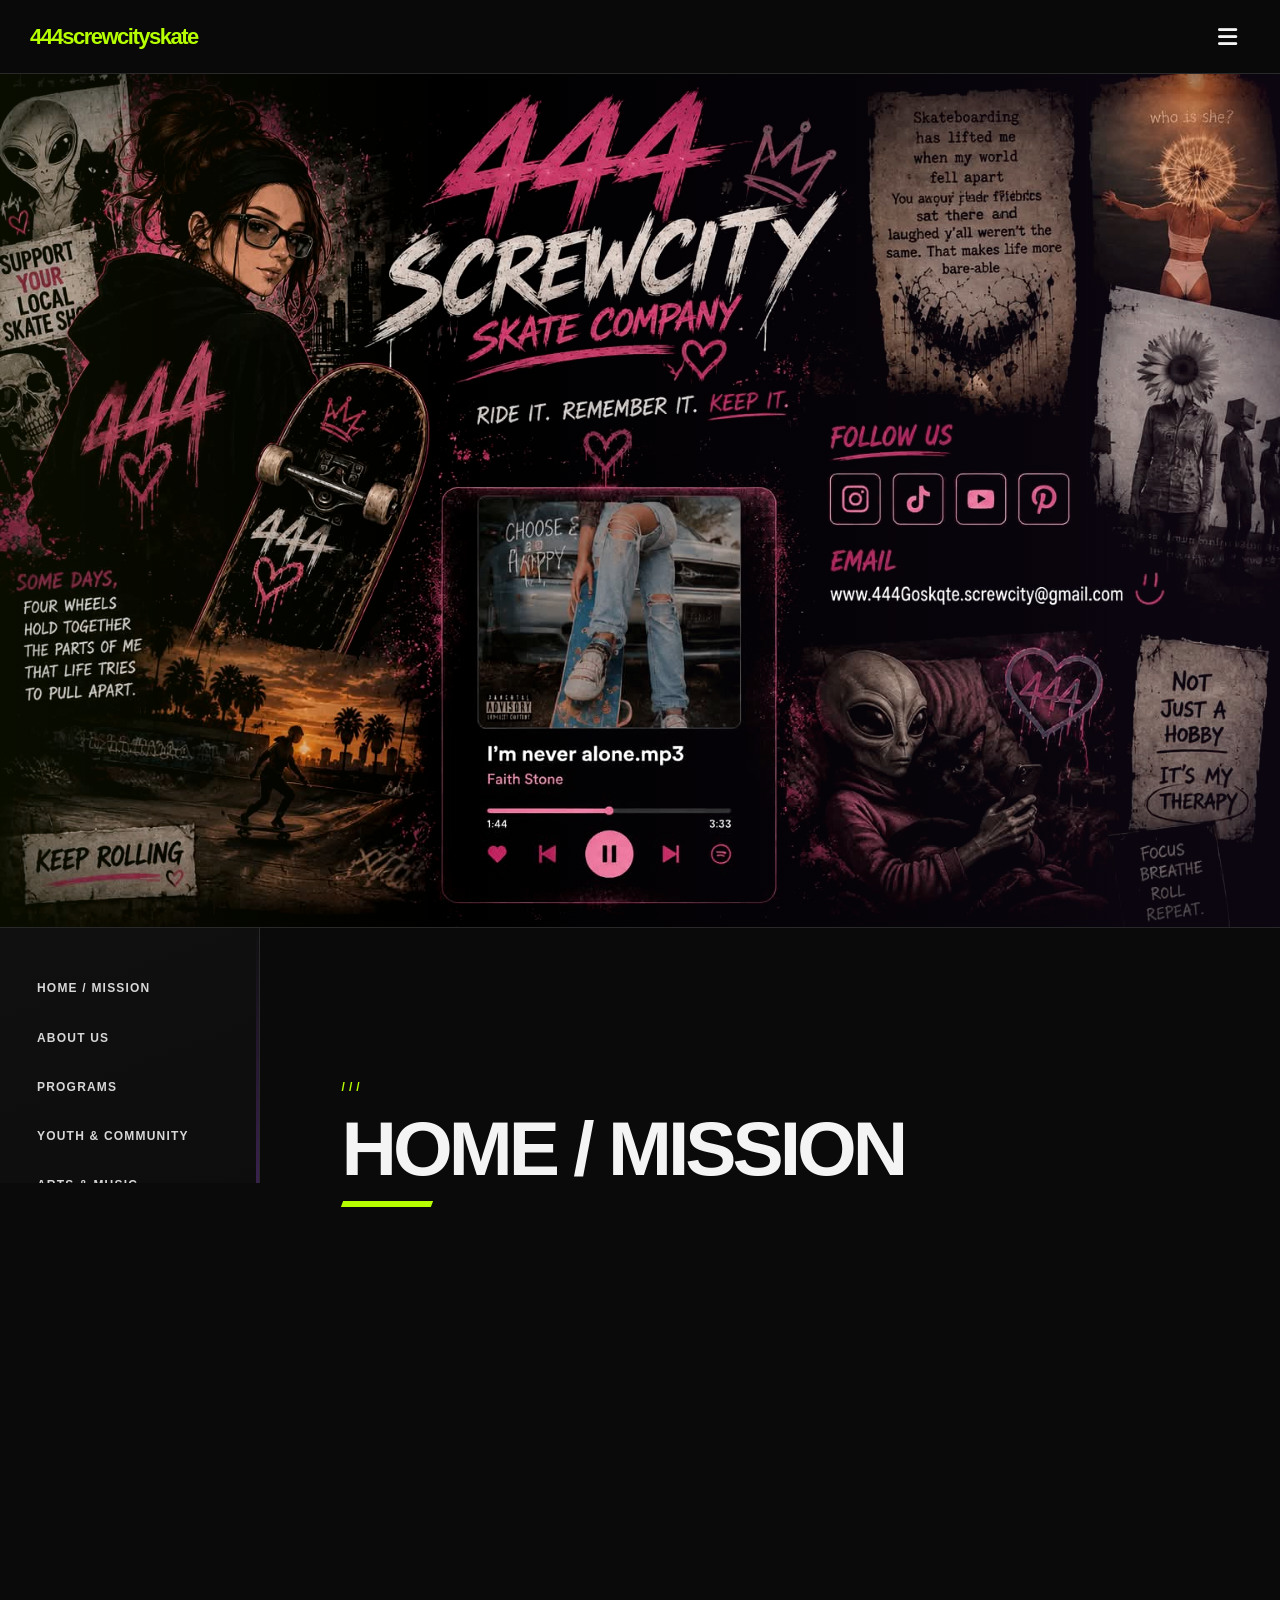
==== commit dcf9d5a0: "Add files via upload" ====
--- a/index.html
+++ b/index.html
@@ -7,7 +7,7 @@
     <title>444screwcityskate</title>
 
     <!-- Favicon -->
-    <link rel="icon" type="image/png" href="../images/favicon.png">
+    <link rel="icon" type="image/png" href="images/favicon.png">
 
     <!-- Stylesheets -->
     <link rel="stylesheet" href="global.css">
@@ -50,7 +50,7 @@
     <!-- HERO -->
     <section id="home" class="hero">
         <img
-            src="../images/1247545882.jpg"
+            src="images/1247545882.jpg"
             alt="444screwcityskate banner"
             usemap="#image-map"
             class="full-width"
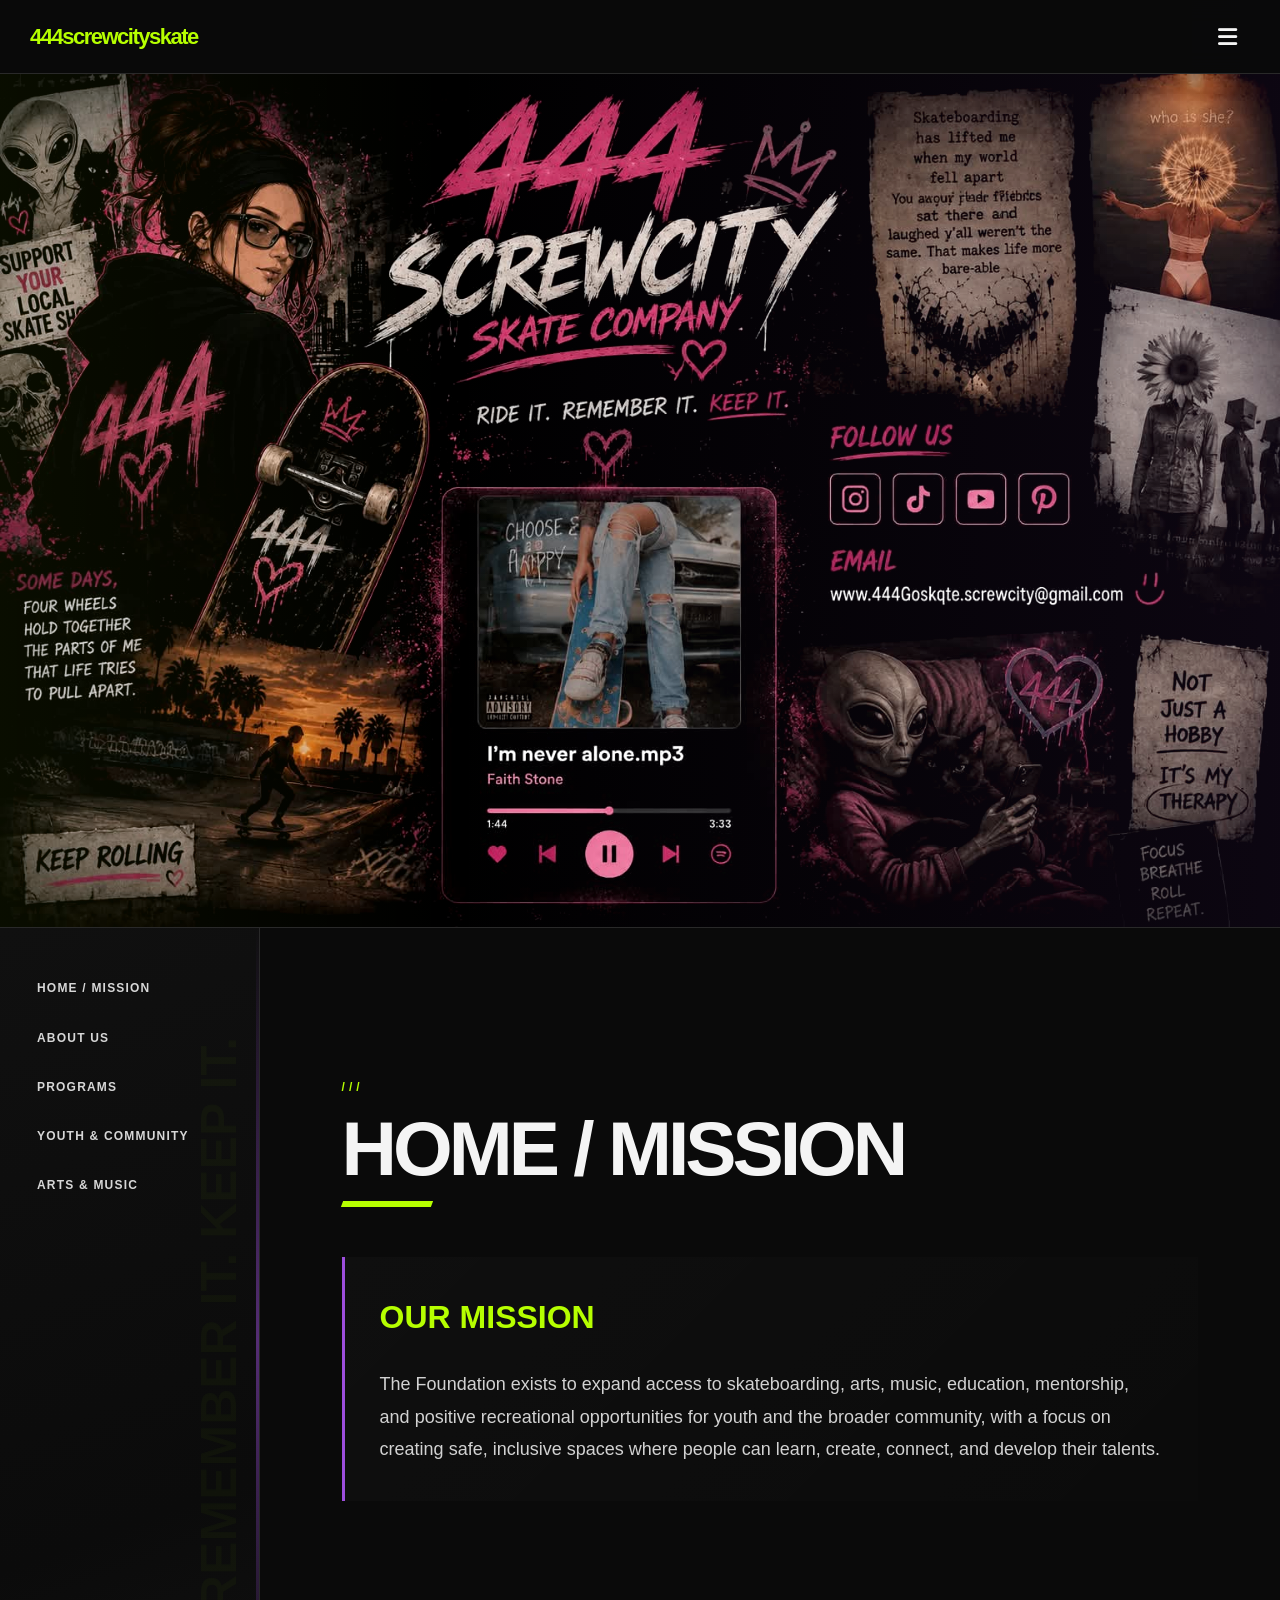
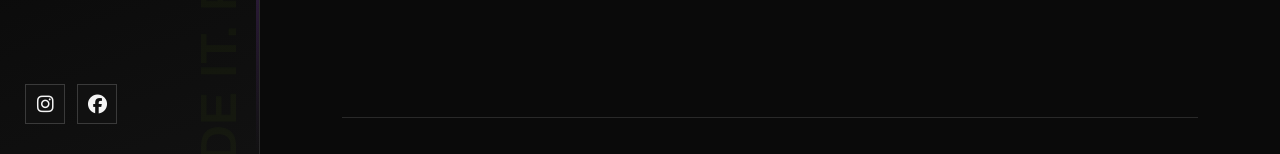
==== commit e5b75317: "Update index.html" ====
--- a/index.html
+++ b/index.html
@@ -216,4 +216,4 @@
     <!-- JAVASCRIPT -->
     <script src="../JS/script.js"></script>
 </body>
-</html>+</html>
